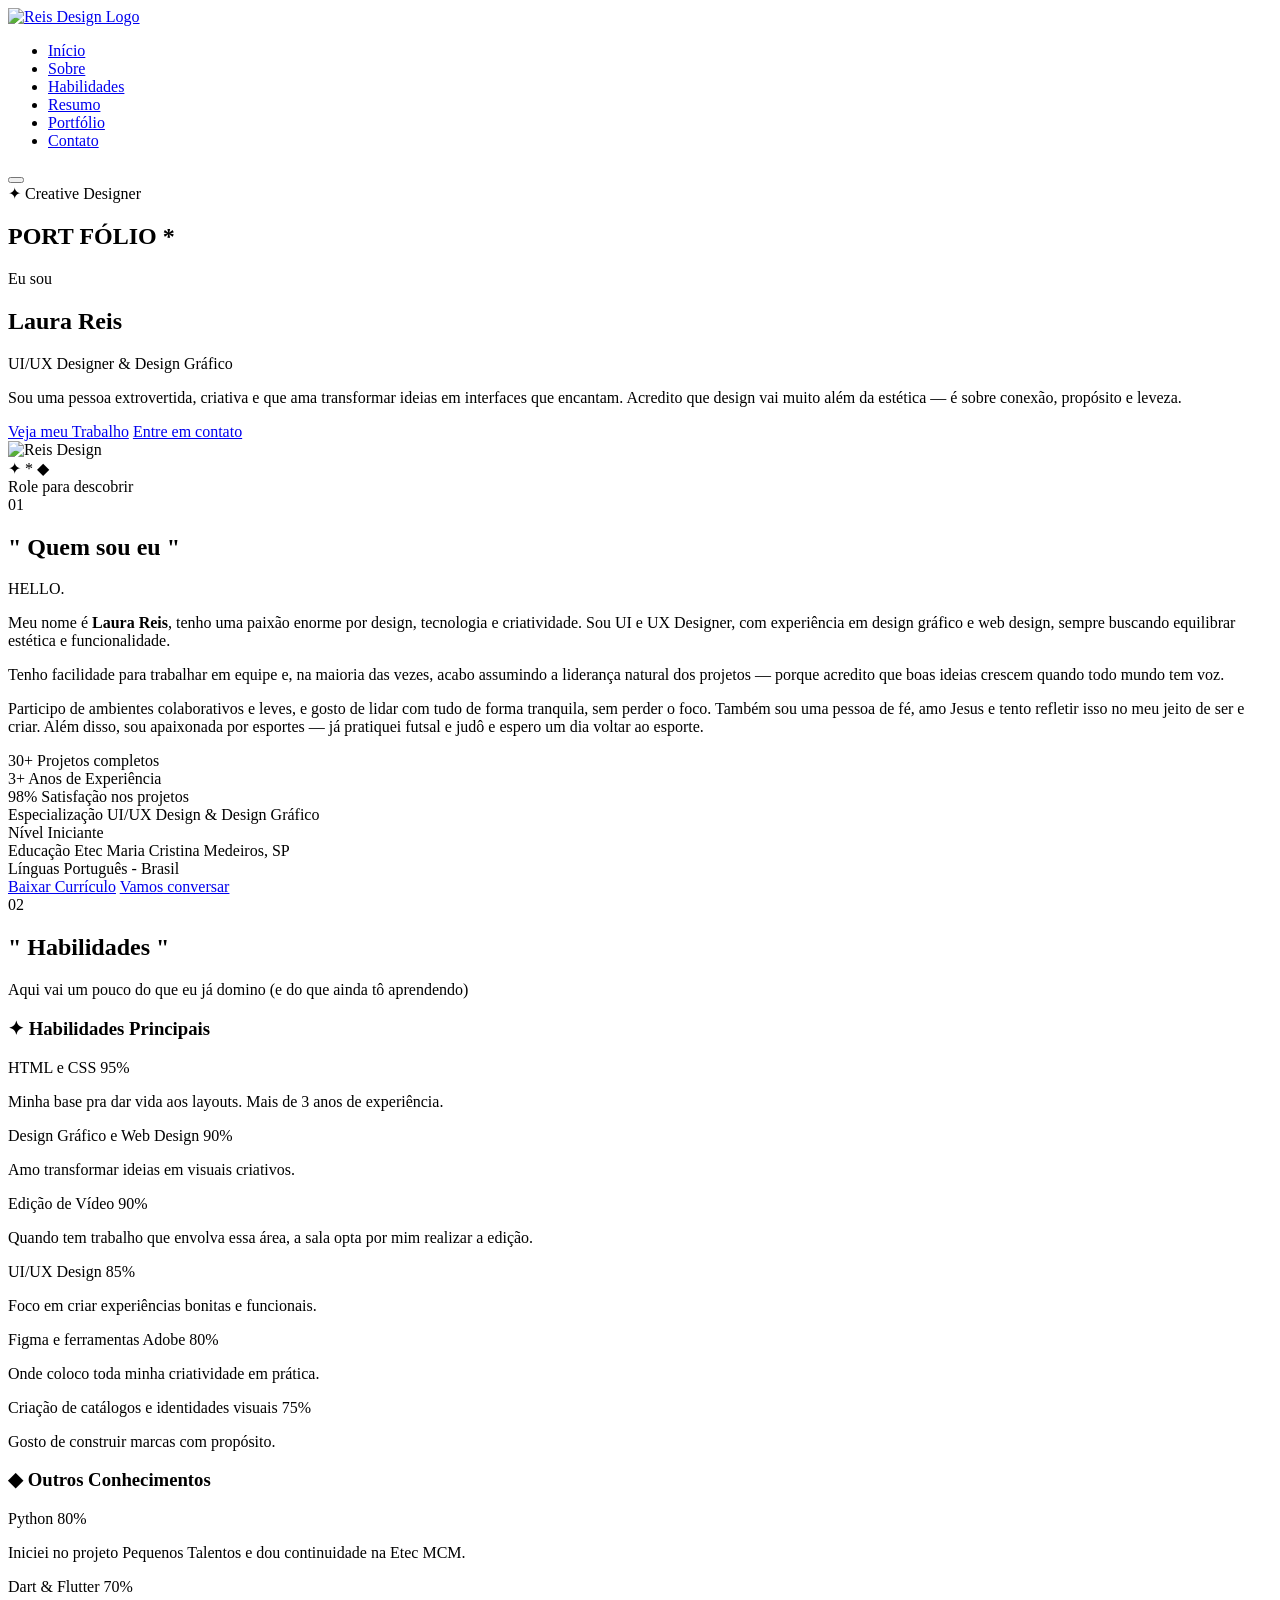
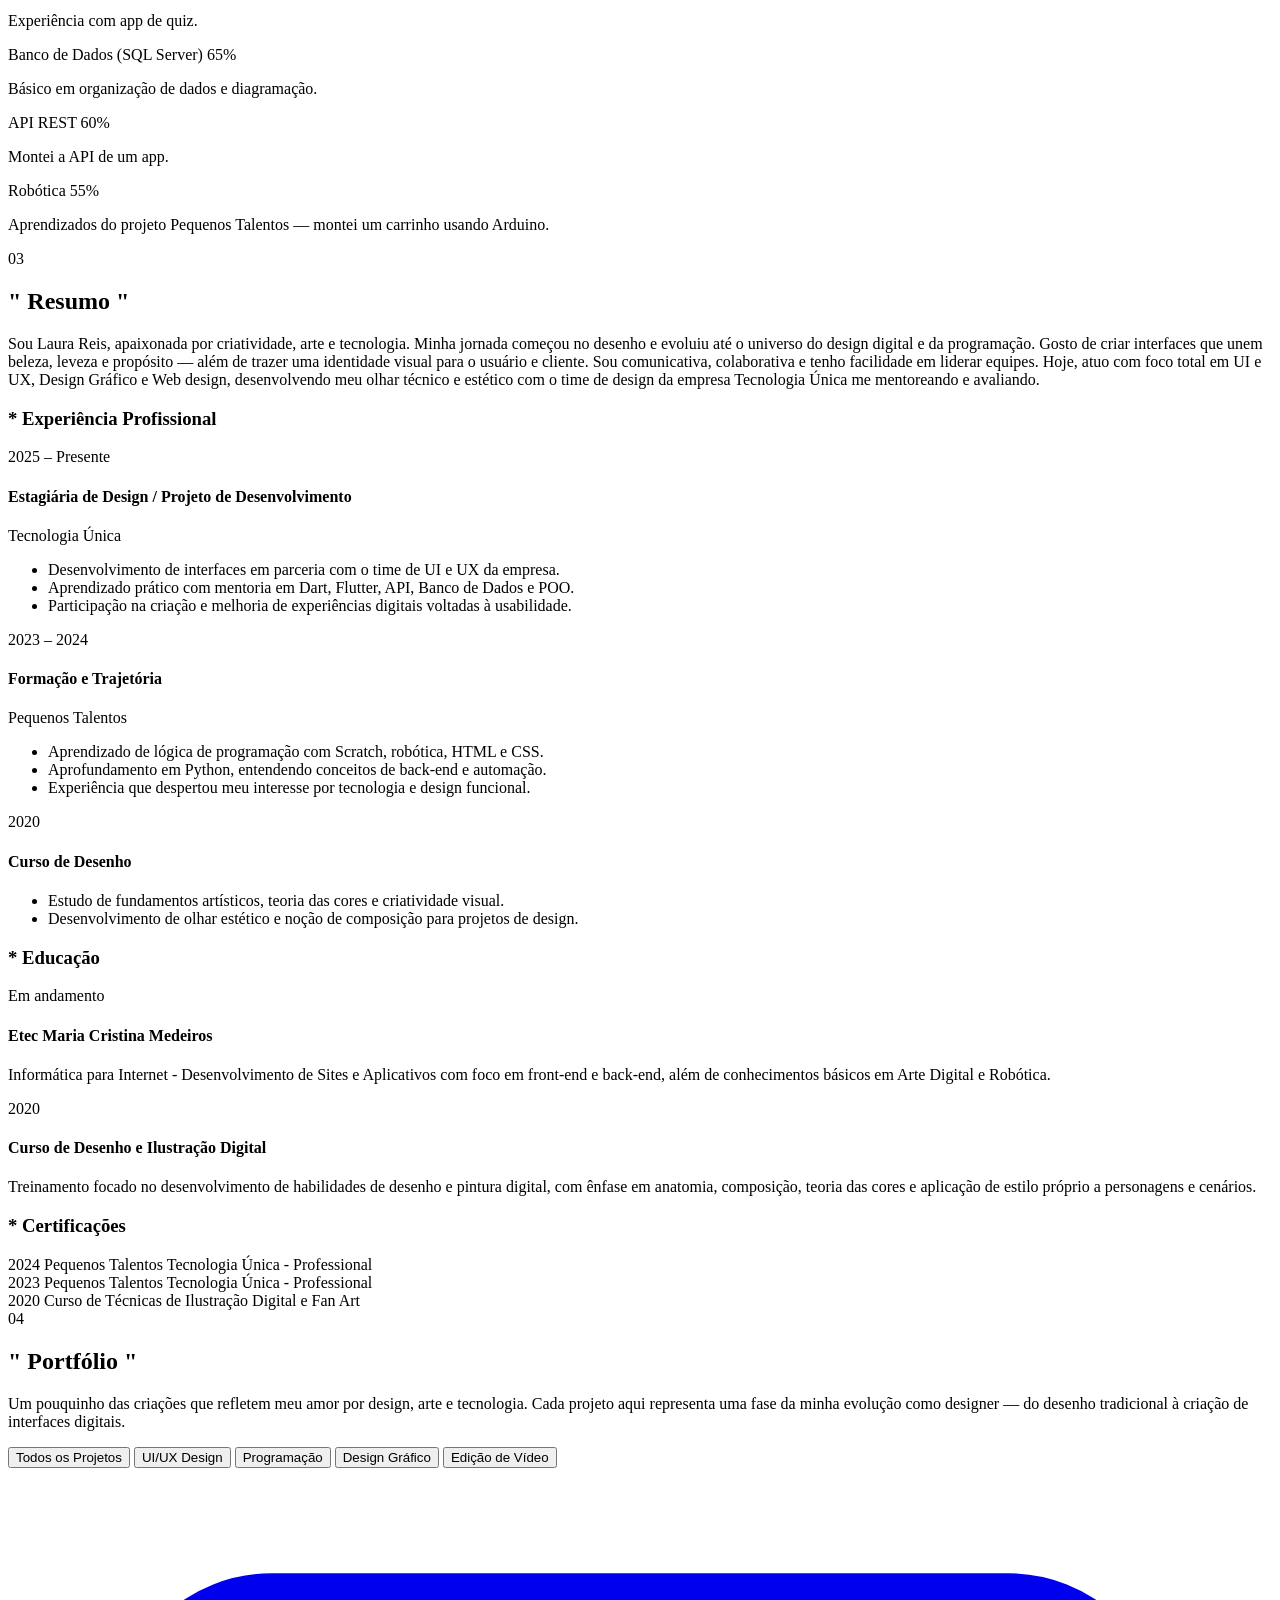
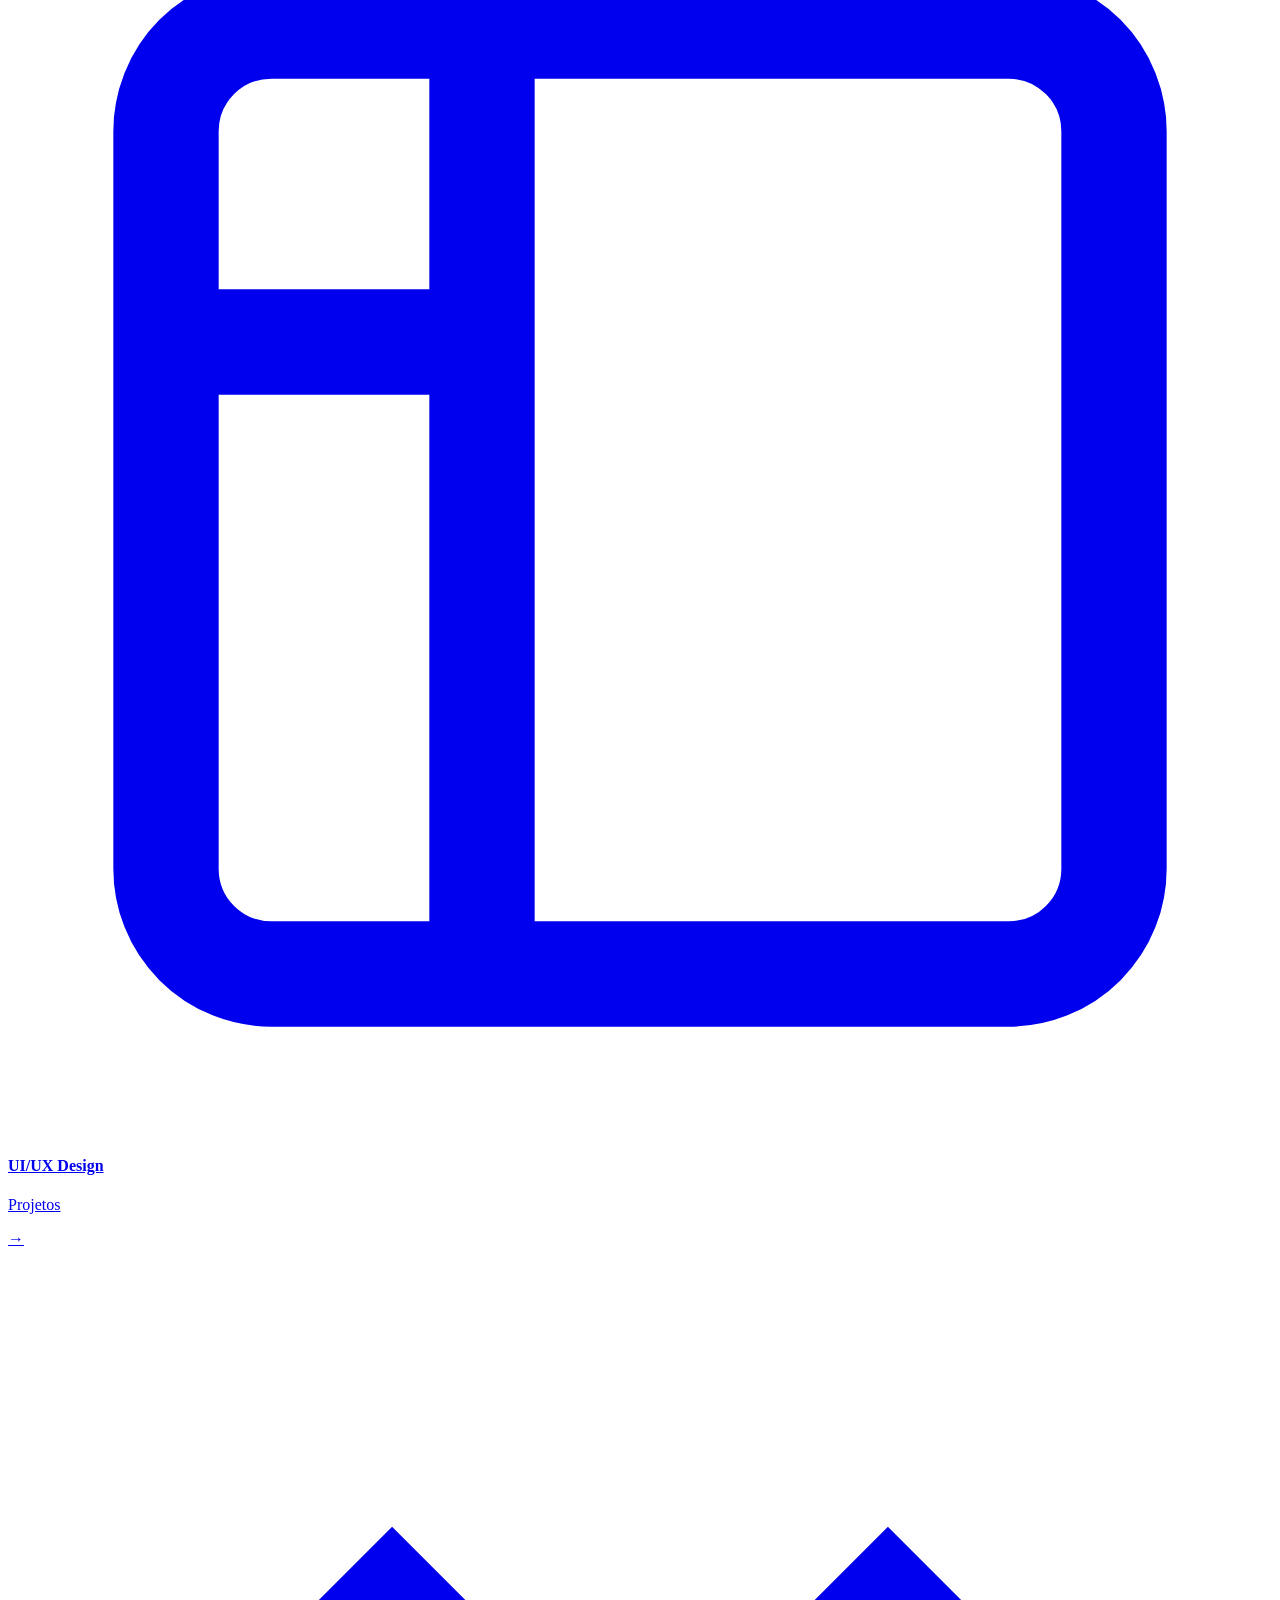
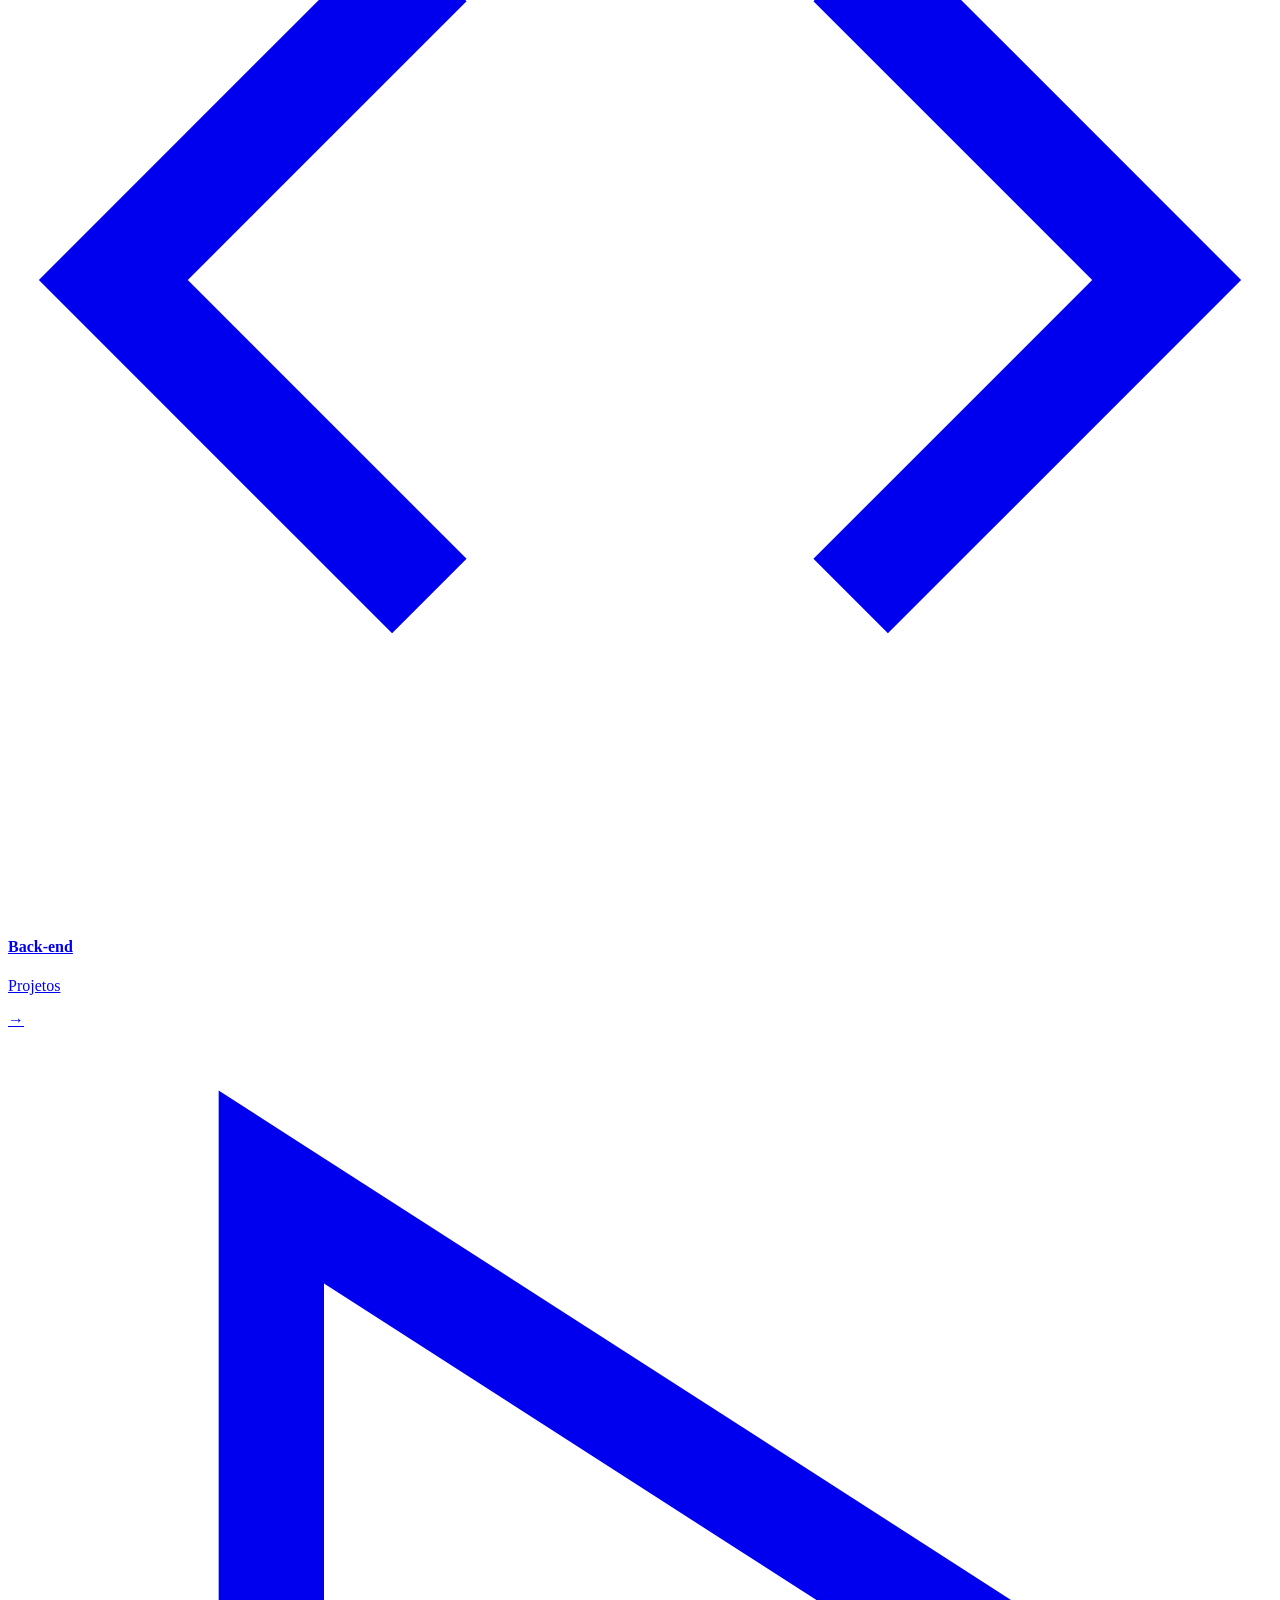
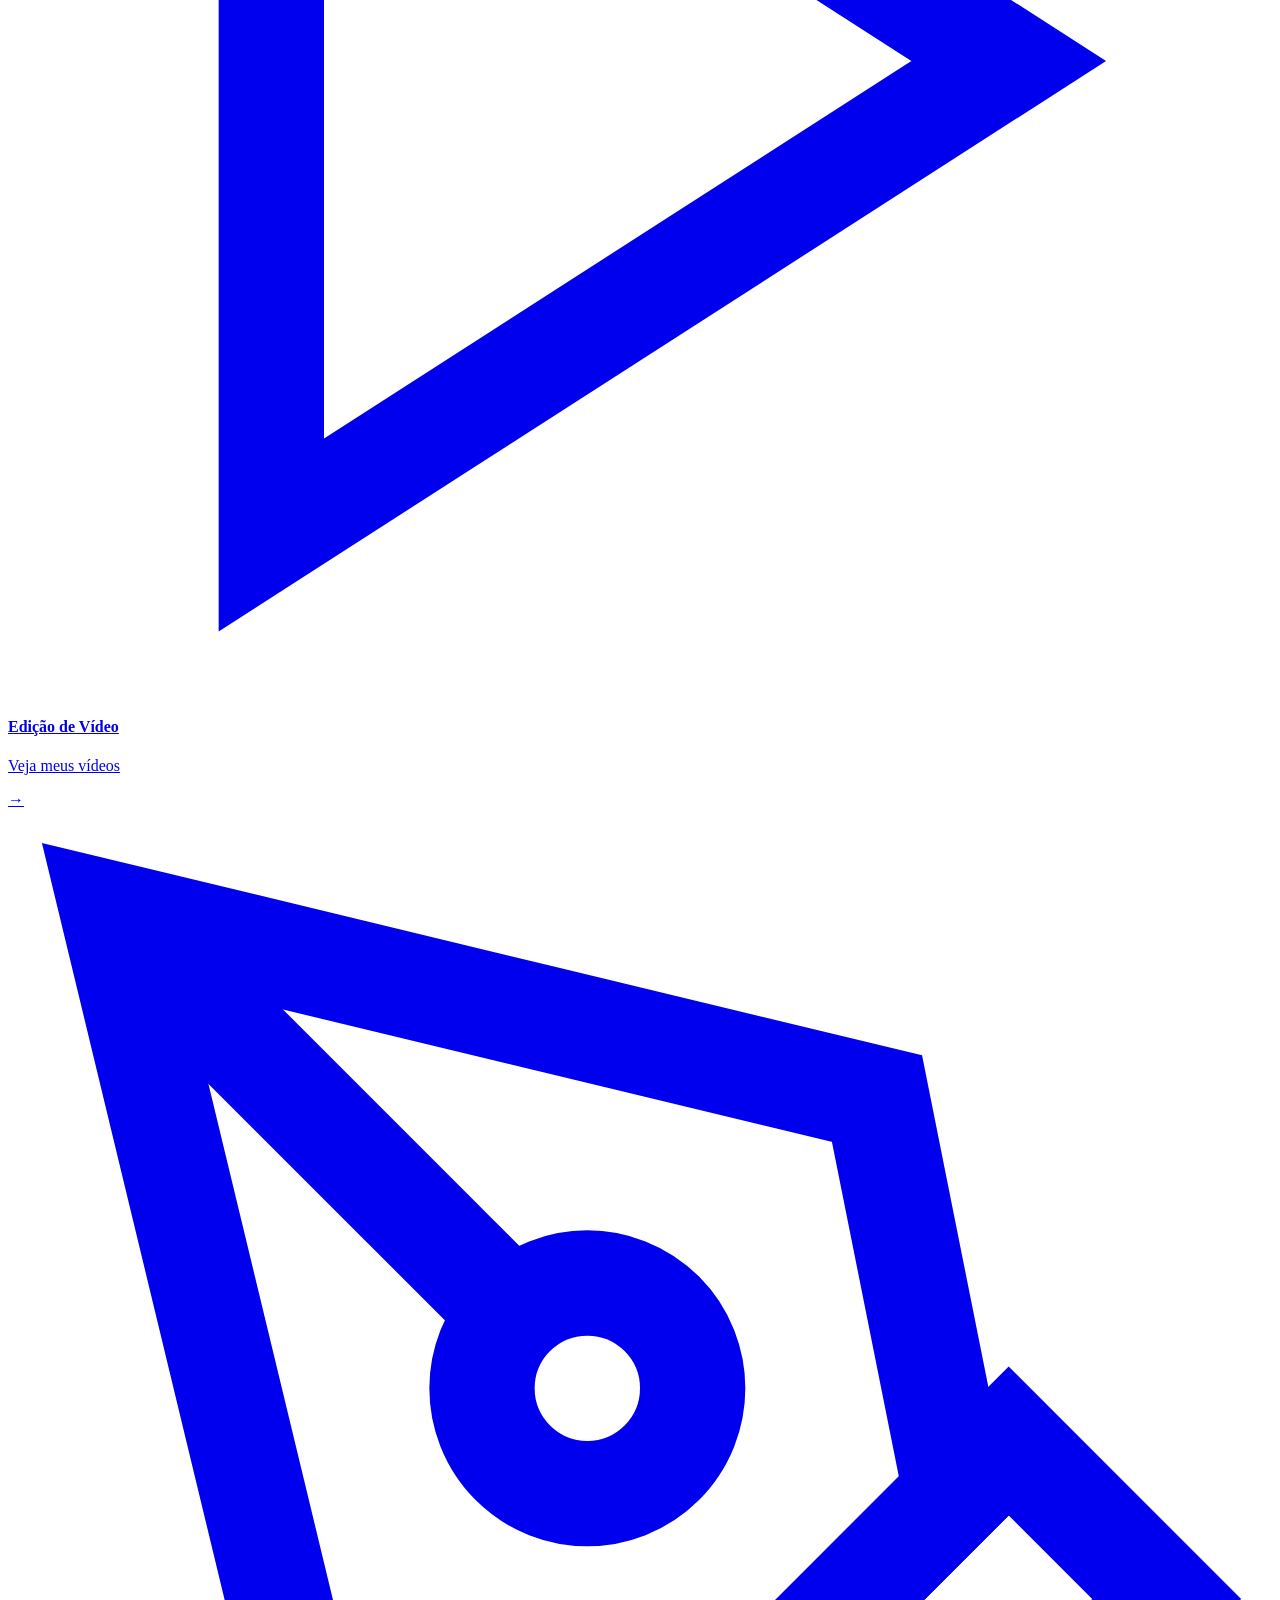
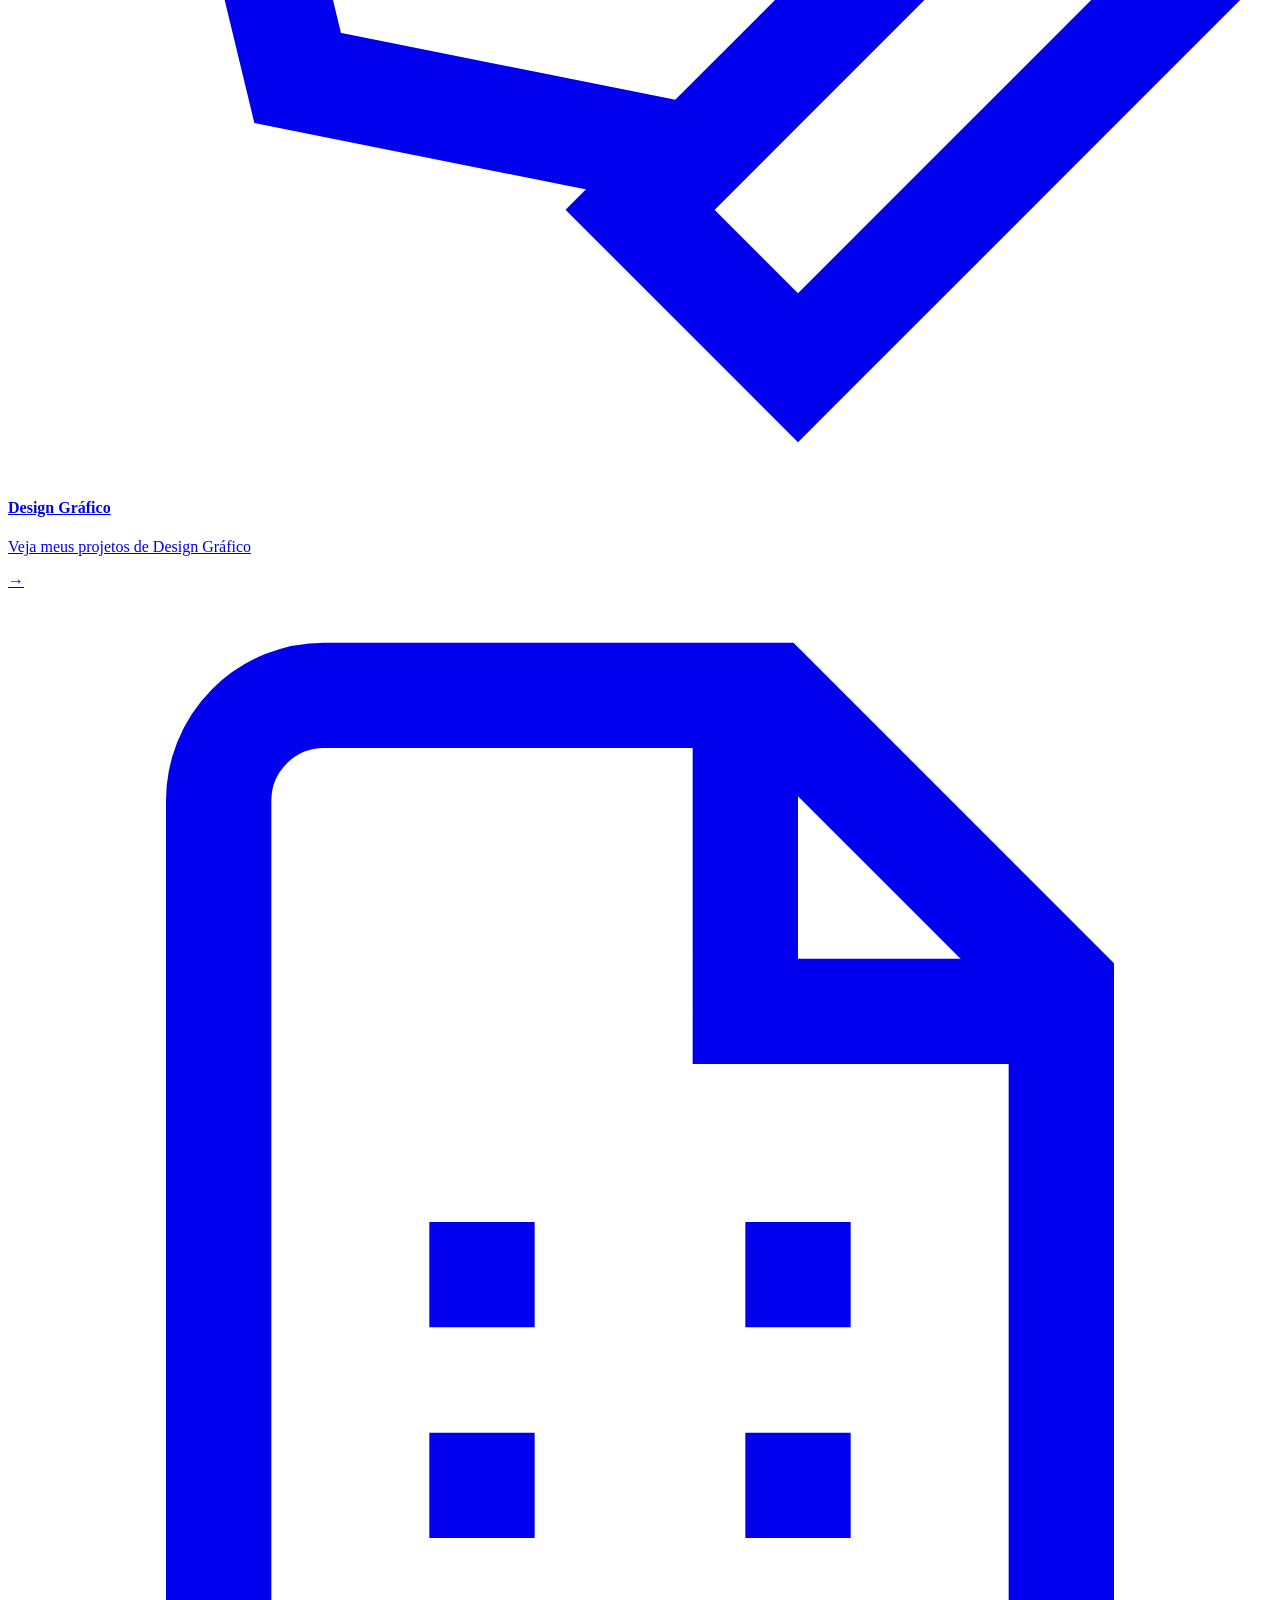
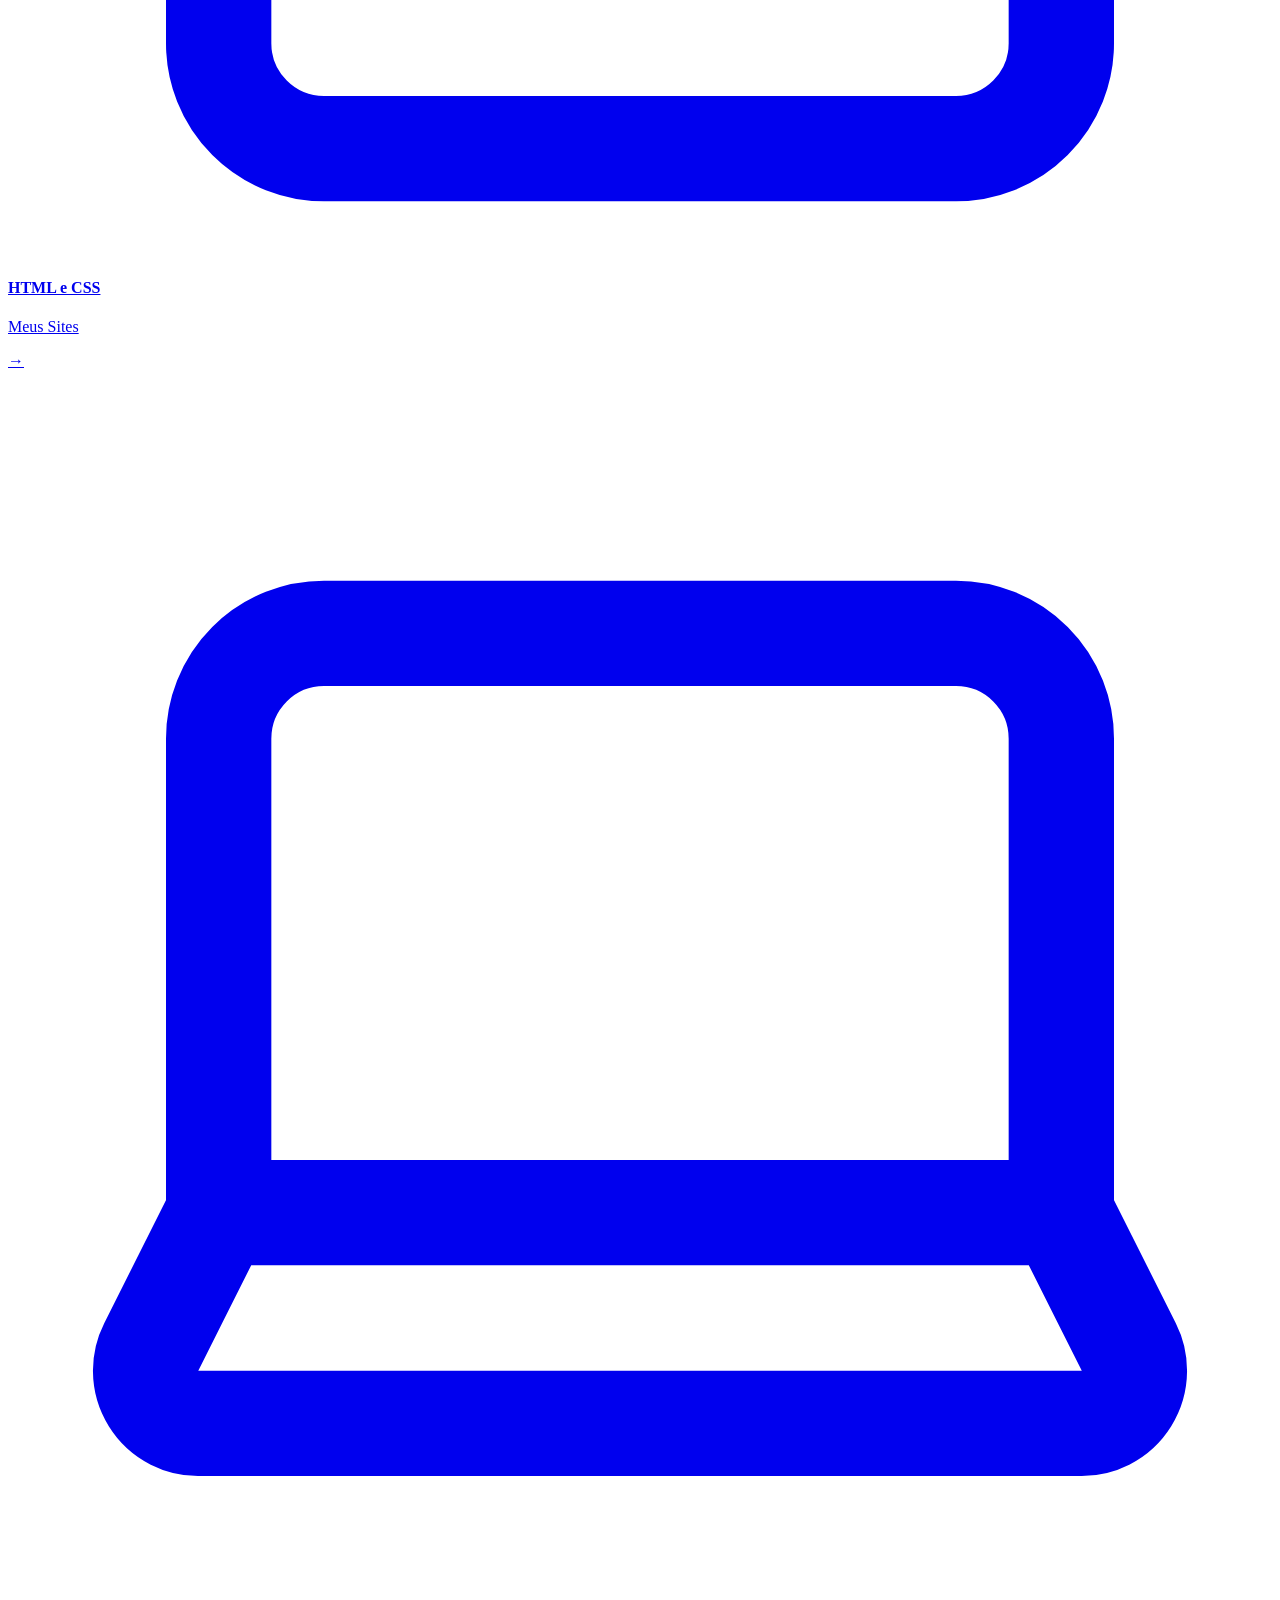
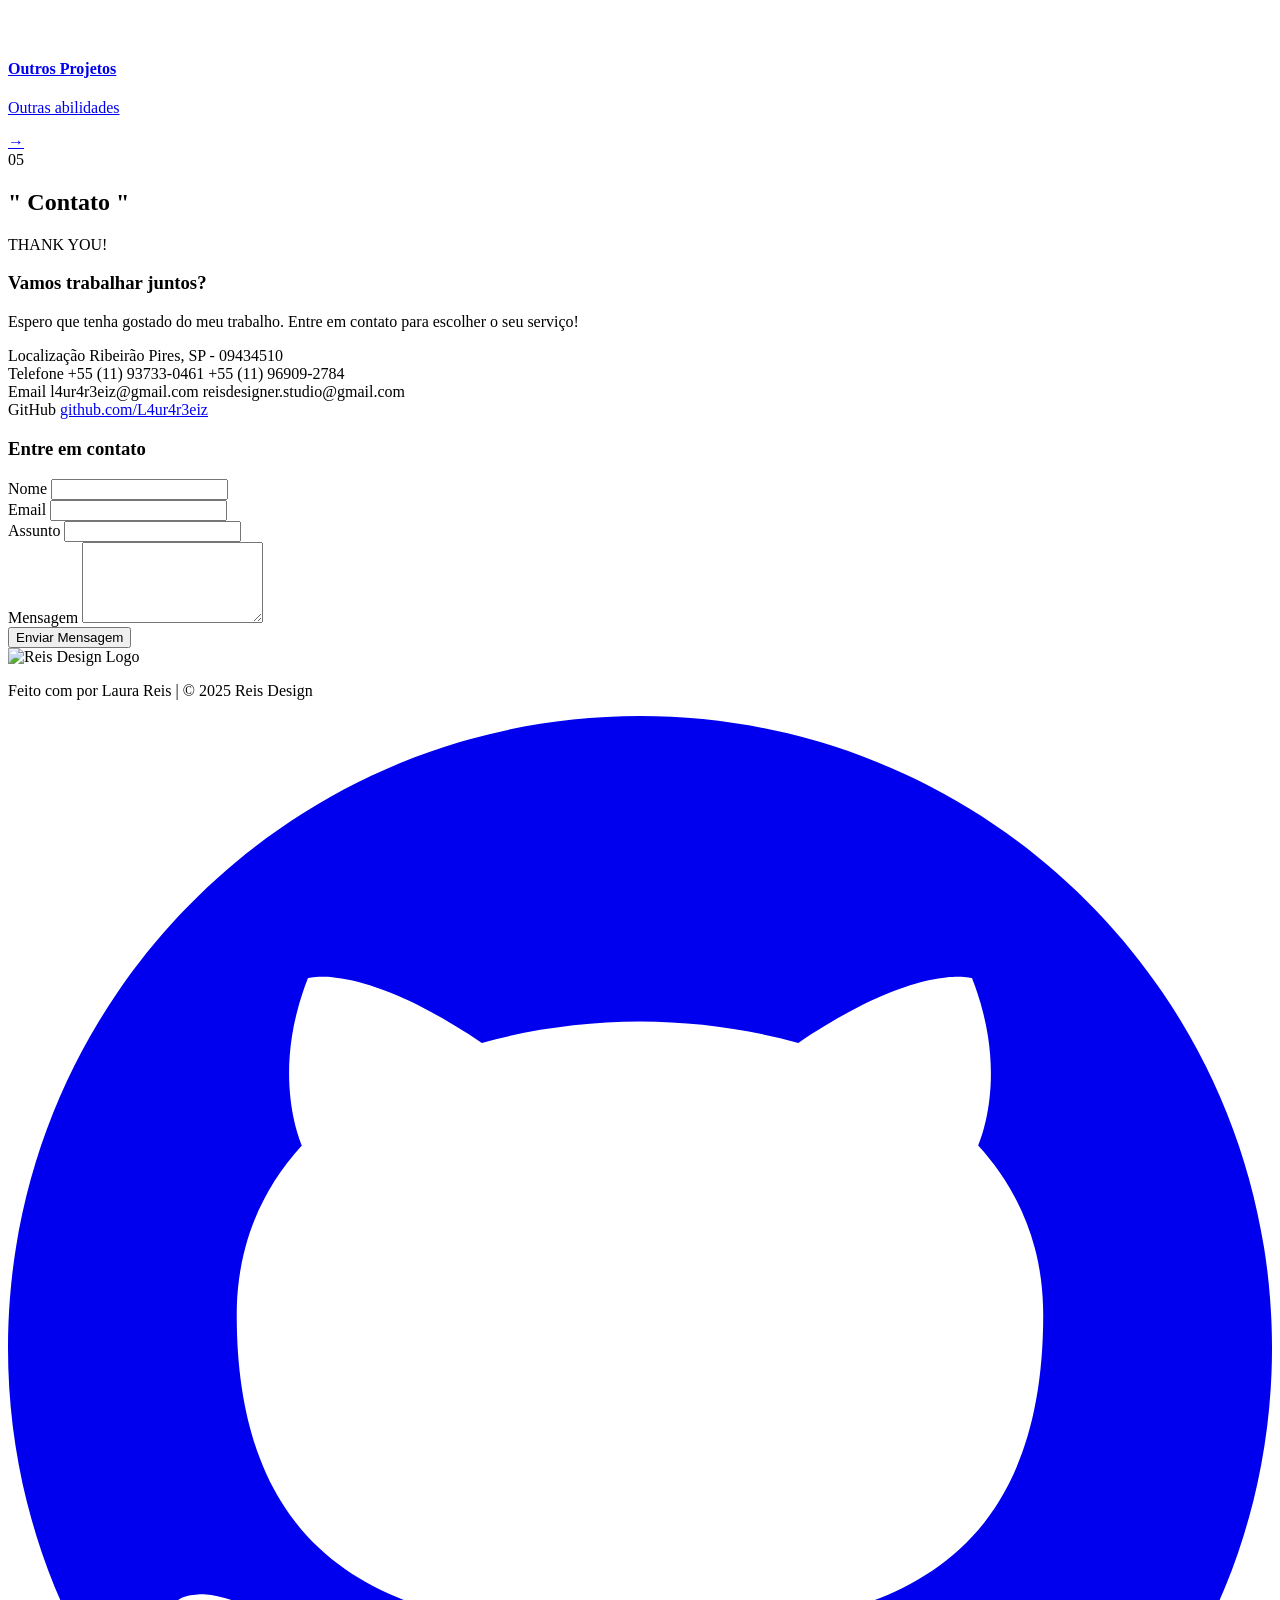
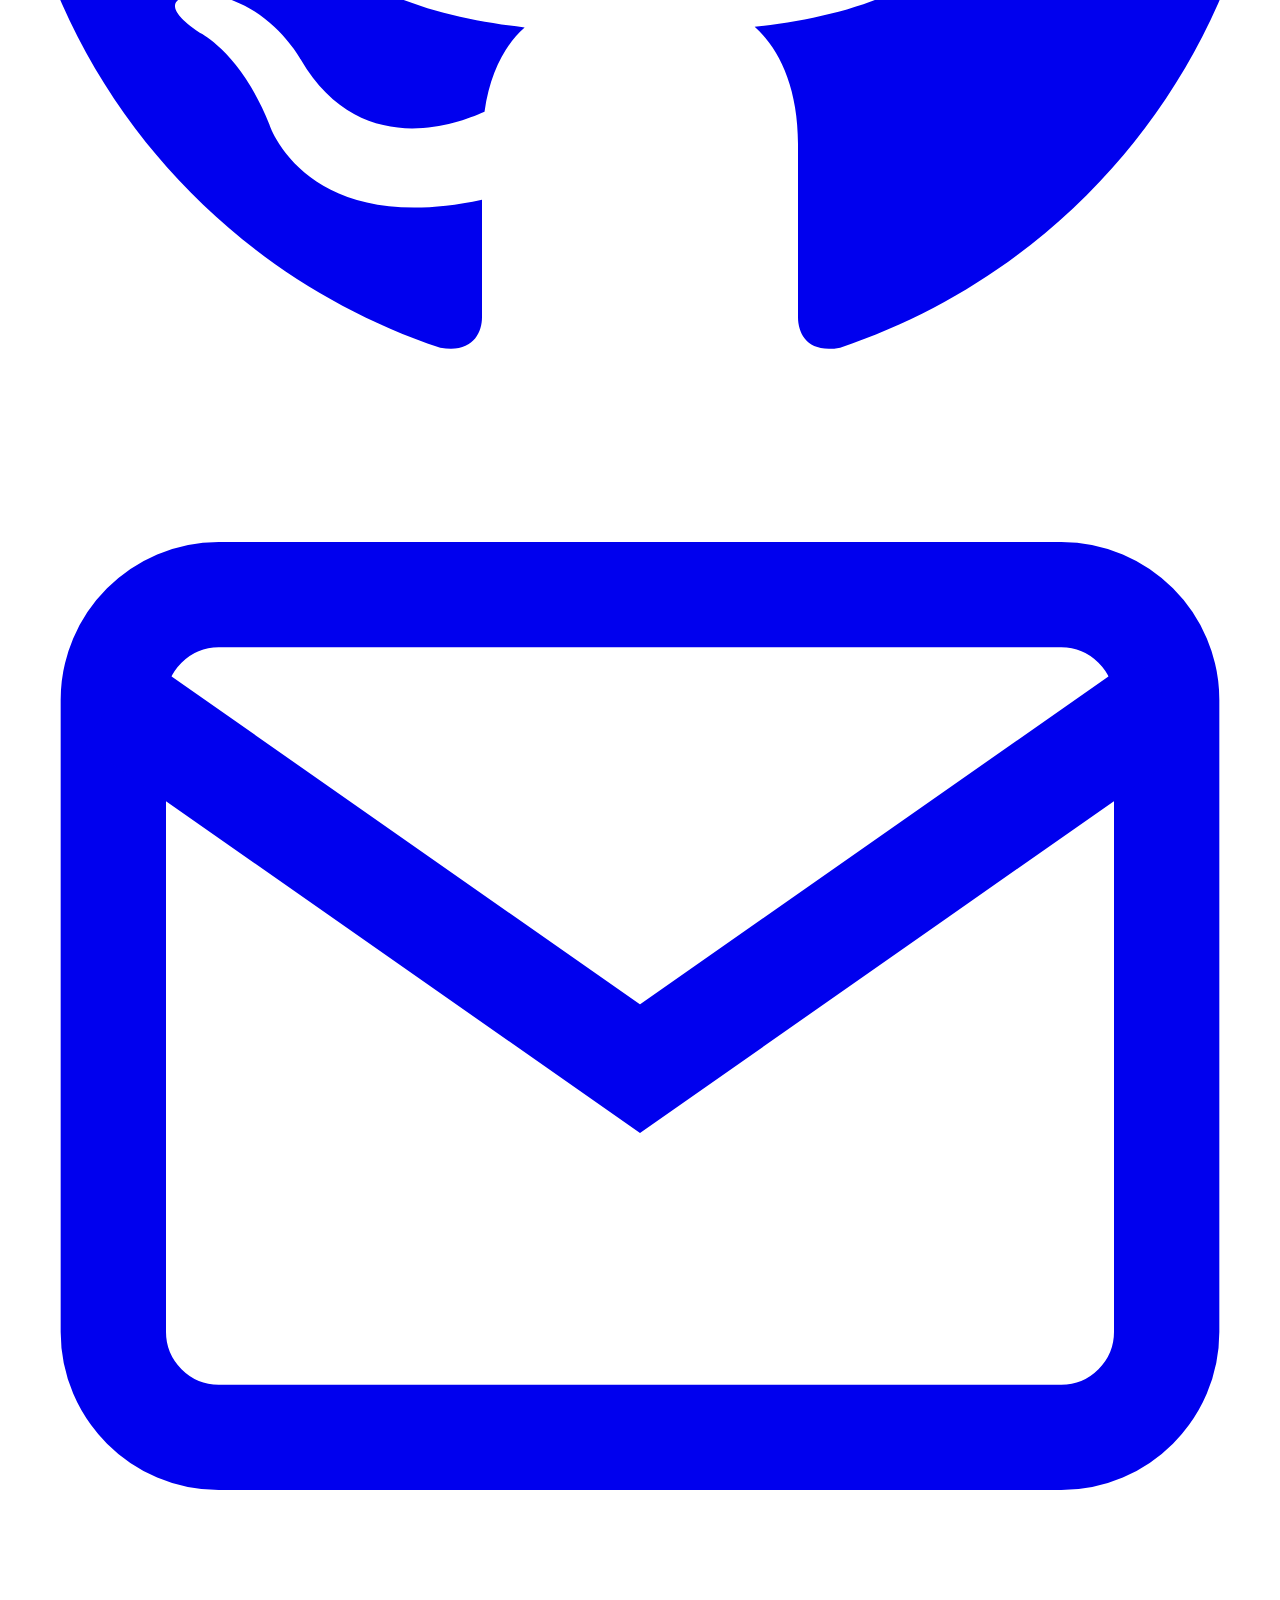
==== public/index.html @ 1912cad6 "adicionandohtml" ====
<!DOCTYPE html>
<html lang="pt-BR">
<head>
    <meta charset="UTF-8">
    <meta name="viewport" content="width=device-width, initial-scale=1.0">
    <title>Laura Reis | UI/UX Designer & Design Gráfico</title>
    <link rel="stylesheet" href="styles.css">
    <link rel="preconnect" href="https://fonts.googleapis.com">
    <link rel="preconnect" href="https://fonts.gstatic.com" crossorigin>
    <link rel="shortcut icon" href="img/Frame 4 (1).png" type="image/x-icon">
    <link href="https://fonts.googleapis.com/css2?family=Space+Grotesk:wght@400;500;600;700&family=Caveat:wght@400;500;600;700&family=Inter:wght@300;400;500;600&display=swap" rel="stylesheet">
</head>
<body>
    <!-- Header / Navigation -->
    <header class="header">
        <nav class="nav">
            <a href="#home" class="logo">
                <img src="img/Frame 4 (1).png" alt="Reis Design Logo" class="logo-img">
            </a>
            <ul class="nav-links">
                <li><a href="#home">Início</a></li>
                <li><a href="#about">Sobre</a></li>
                <li><a href="#skills">Habilidades</a></li>
                <li><a href="#resume">Resumo</a></li>
                <li><a href="#portfolio">Portfólio</a></li>
                <li><a href="#contact">Contato</a></li>
            </ul>
            <button class="mobile-menu-btn" aria-label="Menu">
                <span></span>
                <span></span>
                <span></span>
            </button>
        </nav>
    </header>

    <!-- Hero Section -->
    <section id="home" class="hero">
        <div class="hero-content">
            <div class="hero-text">
                <span class="hero-tag">✦ Creative Designer</span>
                <h1 class="hero-title">
                    <span class="title-line">PORT</span>
                    <span class="title-line accent">FÓLIO</span>
                    <span class="title-artistic">*</span>
                </h1>
                <div class="hero-subtitle">
                    <span class="handwritten">Eu sou</span>
                    <h2>Laura Reis</h2>
                    <p class="highlight-text">UI/UX Designer & Design Gráfico</p>
                </div>
                <p class="hero-description">
                    Sou uma pessoa extrovertida, criativa e que ama transformar ideias em interfaces que encantam. 
                    Acredito que design vai muito além da estética — é sobre conexão, propósito e leveza.
                </p>
                <div class="hero-buttons">
                    <a href="#portfolio" class="btn btn-primary">Veja meu Trabalho</a>
                    <a href="#contact" class="btn btn-secondary">Entre em contato</a>
                </div>
            </div>
            <div class="hero-visual">
                
                    <div class="card-decoration top-left"></div>
                    <div class="card-decoration bottom-right"></div>
                    <div class="card-content">
                        <img src="img/Generated Image March 21, 2026 - 12_50PM.png" alt="Reis Design" class="hero-avatar">
                    </div>
                <div class="floating-elements">
                    <span class="float-element el-1">✦</span>
                    <span class="float-element el-2">*</span>
                    <span class="float-element el-3">◆</span>
                </div>
            </div>
        </div>
        <div class="scroll-indicator">
            <span class="handwritten">Role para descobrir</span>
            <div class="scroll-arrow"></div>
        </div>
    </section>

    <!-- About Section -->
    <section id="about" class="about">
        <div class="section-header">
            <span class="section-number">01</span>
            <h2 class="section-title">
                <span class="handwritten">"</span>
                Quem sou eu
                <span class="handwritten">"</span>
            </h2>
        </div>
        <div class="about-content">
            <div class="about-main">
                <div class="about-intro">
                    <span class="handwritten large">HELLO.</span>
                    <p class="about-text">
                        Meu nome é <strong>Laura Reis</strong>, tenho uma paixão enorme por design, tecnologia e criatividade.
                        Sou UI e UX Designer, com experiência em design gráfico e web design, sempre buscando equilibrar estética e funcionalidade.
                    </p>
                    <p class="about-text">
                        Tenho facilidade para trabalhar em equipe e, na maioria das vezes, acabo assumindo a liderança natural dos projetos — porque acredito que boas ideias crescem quando todo mundo tem voz.
                    </p>
                    <p class="about-text">
                        Participo de ambientes colaborativos e leves, e gosto de lidar com tudo de forma tranquila, sem perder o foco. Também sou uma pessoa de fé, amo Jesus e tento refletir isso no meu jeito de ser e criar. Além disso, sou apaixonada por esportes — já pratiquei futsal e judô e espero um dia voltar ao esporte.
                    </p>
                </div>
                <div class="about-stats">
                    <div class="stat-card">
                        <span class="stat-number">30+</span>
                        <span class="stat-label">Projetos completos</span>
                    </div>
                    <div class="stat-card">
                        <span class="stat-number">3+</span>
                        <span class="stat-label">Anos de Experiência</span>
                    </div>
                    <div class="stat-card">
                        <span class="stat-number">98%</span>
                        <span class="stat-label">Satisfação nos projetos</span>
                    </div>
                </div>
            </div>
            <div class="about-details">
                <div class="detail-card">
                    <span class="detail-label">Especialização</span>
                    <span class="detail-value">UI/UX Design & Design Gráfico</span>
                </div>
                <div class="detail-card">
                    <span class="detail-label">Nível</span>
                    <span class="detail-value">Iniciante</span>
                </div>
                <div class="detail-card">
                    <span class="detail-label">Educação</span>
                    <span class="detail-value">Etec Maria Cristina Medeiros, SP</span>
                </div>
                <div class="detail-card">
                    <span class="detail-label">Línguas</span>
                    <span class="detail-value">Português - Brasil</span>
                </div>
                <div class="about-buttons">
                    <a href="#" class="btn btn-outline">Baixar Currículo</a>
                    <a href="#contact" class="btn btn-primary">Vamos conversar</a>
                </div>
            </div>
        </div>
    </section>

    <!-- Skills Section -->
    <section id="skills" class="skills">
        <div class="section-header">
            <span class="section-number">02</span>
            <h2 class="section-title">
                <span class="handwritten">"</span>
                Habilidades
                <span class="handwritten">"</span>
            </h2>
        </div>
        <p class="section-subtitle">
            Aqui vai um pouco do que eu já domino (e do que ainda tô aprendendo)
        </p>
        
        <div class="skills-grid">
            <div class="skills-column">
                <h3 class="skills-category-title">
                    <span class="category-icon">✦</span>
                    Habilidades Principais
                </h3>
                
                <div class="skill-item">
                    <div class="skill-header">
                        <span class="skill-name">HTML e CSS</span>
                        <span class="skill-percent">95%</span>
                    </div>
                    <div class="skill-bar">
                        <div class="skill-progress" style="width: 95%"></div>
                    </div>
                    <p class="skill-description">Minha base pra dar vida aos layouts. Mais de 3 anos de experiência.</p>
                </div>
                
                <div class="skill-item">
                    <div class="skill-header">
                        <span class="skill-name">Design Gráfico e Web Design</span>
                        <span class="skill-percent">90%</span>
                    </div>
                    <div class="skill-bar">
                        <div class="skill-progress" style="width: 90%"></div>
                    </div>
                    <p class="skill-description">Amo transformar ideias em visuais criativos.</p>
                </div>
                
                <div class="skill-item">
                    <div class="skill-header">
                        <span class="skill-name">Edição de Vídeo</span>
                        <span class="skill-percent">90%</span>
                    </div>
                    <div class="skill-bar">
                        <div class="skill-progress" style="width: 90%"></div>
                    </div>
                    <p class="skill-description">Quando tem trabalho que envolva essa área, a sala opta por mim realizar a edição.</p>
                </div>
                
                <div class="skill-item">
                    <div class="skill-header">
                        <span class="skill-name">UI/UX Design</span>
                        <span class="skill-percent">85%</span>
                    </div>
                    <div class="skill-bar">
                        <div class="skill-progress" style="width: 85%"></div>
                    </div>
                    <p class="skill-description">Foco em criar experiências bonitas e funcionais.</p>
                </div>
                
                <div class="skill-item">
                    <div class="skill-header">
                        <span class="skill-name">Figma e ferramentas Adobe</span>
                        <span class="skill-percent">80%</span>
                    </div>
                    <div class="skill-bar">
                        <div class="skill-progress" style="width: 80%"></div>
                    </div>
                    <p class="skill-description">Onde coloco toda minha criatividade em prática.</p>
                </div>
                
                <div class="skill-item">
                    <div class="skill-header">
                        <span class="skill-name">Criação de catálogos e identidades visuais</span>
                        <span class="skill-percent">75%</span>
                    </div>
                    <div class="skill-bar">
                        <div class="skill-progress" style="width: 75%"></div>
                    </div>
                    <p class="skill-description">Gosto de construir marcas com propósito.</p>
                </div>
            </div>
            
            <div class="skills-column">
                <h3 class="skills-category-title">
                    <span class="category-icon">◆</span>
                    Outros Conhecimentos
                </h3>
                
                <div class="skill-item">
                    <div class="skill-header">
                        <span class="skill-name">Python</span>
                        <span class="skill-percent">80%</span>
                    </div>
                    <div class="skill-bar">
                        <div class="skill-progress secondary" style="width: 80%"></div>
                    </div>
                    <p class="skill-description">Iniciei no projeto Pequenos Talentos e dou continuidade na Etec MCM.</p>
                </div>
                
                <div class="skill-item">
                    <div class="skill-header">
                        <span class="skill-name">Dart & Flutter</span>
                        <span class="skill-percent">70%</span>
                    </div>
                    <div class="skill-bar">
                        <div class="skill-progress secondary" style="width: 70%"></div>
                    </div>
                    <p class="skill-description">Experiência com app de quiz.</p>
                </div>
                
                <div class="skill-item">
                    <div class="skill-header">
                        <span class="skill-name">Banco de Dados (SQL Server)</span>
                        <span class="skill-percent">65%</span>
                    </div>
                    <div class="skill-bar">
                        <div class="skill-progress secondary" style="width: 65%"></div>
                    </div>
                    <p class="skill-description">Básico em organização de dados e diagramação.</p>
                </div>
                
                <div class="skill-item">
                    <div class="skill-header">
                        <span class="skill-name">API REST</span>
                        <span class="skill-percent">60%</span>
                    </div>
                    <div class="skill-bar">
                        <div class="skill-progress secondary" style="width: 60%"></div>
                    </div>
                    <p class="skill-description">Montei a API de um app.</p>
                </div>
                
                <div class="skill-item">
                    <div class="skill-header">
                        <span class="skill-name">Robótica</span>
                        <span class="skill-percent">55%</span>
                    </div>
                    <div class="skill-bar">
                        <div class="skill-progress secondary" style="width: 55%"></div>
                    </div>
                    <p class="skill-description">Aprendizados do projeto Pequenos Talentos — montei um carrinho usando Arduino.</p>
                </div>
            </div>
        </div>
    </section>

    <!-- Resume Section -->
    <section id="resume" class="resume">
        <div class="section-header">
            <span class="section-number">03</span>
            <h2 class="section-title">
                <span class="handwritten">"</span>
                Resumo
                <span class="handwritten">"</span>
            </h2>
        </div>
        
        <div class="resume-intro">
            <p>
                Sou Laura Reis, apaixonada por criatividade, arte e tecnologia. Minha jornada começou no desenho e evoluiu até o universo do design digital e da programação. 
                Gosto de criar interfaces que unem beleza, leveza e propósito — além de trazer uma identidade visual para o usuário e cliente. 
                Sou comunicativa, colaborativa e tenho facilidade em liderar equipes. Hoje, atuo com foco total em UI e UX, Design Gráfico e Web design, 
                desenvolvendo meu olhar técnico e estético com o time de design da empresa Tecnologia Única me mentoreando e avaliando.
            </p>
        </div>
        
        <div class="resume-grid">
            <div class="resume-column">
                <h3 class="resume-category">
                    <span class="category-decoration">*</span>
                    Experiência Profissional
                </h3>
                
                <div class="timeline">
                    <div class="timeline-item">
                        <div class="timeline-marker"></div>
                        <div class="timeline-content">
                            <span class="timeline-date">2025 – Presente</span>
                            <h4>Estagiária de Design / Projeto de Desenvolvimento</h4>
                            <span class="timeline-company">Tecnologia Única</span>
                            <ul>
                                <li>Desenvolvimento de interfaces em parceria com o time de UI e UX da empresa.</li>
                                <li>Aprendizado prático com mentoria em Dart, Flutter, API, Banco de Dados e POO.</li>
                                <li>Participação na criação e melhoria de experiências digitais voltadas à usabilidade.</li>
                            </ul>
                        </div>
                    </div>
                    
                    <div class="timeline-item">
                        <div class="timeline-marker"></div>
                        <div class="timeline-content">
                            <span class="timeline-date">2023 – 2024</span>
                            <h4>Formação e Trajetória</h4>
                            <span class="timeline-company">Pequenos Talentos</span>
                            <ul>
                                <li>Aprendizado de lógica de programação com Scratch, robótica, HTML e CSS.</li>
                                <li>Aprofundamento em Python, entendendo conceitos de back-end e automação.</li>
                                <li>Experiência que despertou meu interesse por tecnologia e design funcional.</li>
                            </ul>
                        </div>
                    </div>
                    
                    <div class="timeline-item">
                        <div class="timeline-marker"></div>
                        <div class="timeline-content">
                            <span class="timeline-date">2020</span>
                            <h4>Curso de Desenho</h4>
                            <ul>
                                <li>Estudo de fundamentos artísticos, teoria das cores e criatividade visual.</li>
                                <li>Desenvolvimento de olhar estético e noção de composição para projetos de design.</li>
                            </ul>
                        </div>
                    </div>
                </div>
            </div>
            
            <div class="resume-column">
                <h3 class="resume-category">
                    <span class="category-decoration">*</span>
                    Educação
                </h3>
                
                <div class="timeline">
                    <div class="timeline-item">
                        <div class="timeline-marker"></div>
                        <div class="timeline-content">
                            <span class="timeline-date">Em andamento</span>
                            <h4>Etec Maria Cristina Medeiros</h4>
                            <p>Informática para Internet - Desenvolvimento de Sites e Aplicativos com foco em front-end e back-end, além de conhecimentos básicos em Arte Digital e Robótica.</p>
                        </div>
                    </div>
                    
                    <div class="timeline-item">
                        <div class="timeline-marker"></div>
                        <div class="timeline-content">
                            <span class="timeline-date">2020</span>
                            <h4>Curso de Desenho e Ilustração Digital</h4>
                            <p>Treinamento focado no desenvolvimento de habilidades de desenho e pintura digital, com ênfase em anatomia, composição, teoria das cores e aplicação de estilo próprio a personagens e cenários.</p>
                        </div>
                    </div>
                </div>
                
                <h3 class="resume-category">
                    <span class="category-decoration">*</span>
                    Certificações
                </h3>
                
                <div class="certifications">
                    <div class="cert-item">
                        <span class="cert-year">2024</span>
                        <span class="cert-name">Pequenos Talentos Tecnologia Única - Professional</span>
                    </div>
                    <div class="cert-item">
                        <span class="cert-year">2023</span>
                        <span class="cert-name">Pequenos Talentos Tecnologia Única - Professional</span>
                    </div>
                    <div class="cert-item">
                        <span class="cert-year">2020</span>
                        <span class="cert-name">Curso de Técnicas de Ilustração Digital e Fan Art</span>
                    </div>
                </div>
            </div>
        </div>
    </section>

    <!-- Portfolio Section -->
    <section id="portfolio" class="portfolio">
        <div class="section-header">
            <span class="section-number">04</span>
            <h2 class="section-title">
                <span class="handwritten">"</span>
                Portfólio
                <span class="handwritten">"</span>
            </h2>
        </div>
        
        <p class="section-subtitle">
            Um pouquinho das criações que refletem meu amor por design, arte e tecnologia. 
            Cada projeto aqui representa uma fase da minha evolução como designer — do desenho tradicional à criação de interfaces digitais.
        </p>
        
        <div class="portfolio-filter">
            <button class="filter-btn active" data-filter="all">Todos os Projetos</button>
            <button class="filter-btn" data-filter="uiux">UI/UX Design</button>
            <button class="filter-btn" data-filter="programming">Programação</button>
            <button class="filter-btn" data-filter="graphic">Design Gráfico</button>
            <button class="filter-btn" data-filter="video">Edição de Vídeo</button>
        </div>
        
        <div class="portfolio-grid">
            
            <div class="portfolio-item" data-category="uiux">
                <div class="portfolio-card">
                     <a href="portifolio-ui-ux.html">
                    <div class="portfolio-icon">
                        <svg viewBox="0 0 24 24" fill="none" stroke="currentColor" stroke-width="2">
                            <rect x="3" y="3" width="18" height="18" rx="2"/>
                            <path d="M9 3v18"/>
                            <path d="M3 9h6"/>
                        </svg>
                    </div>
                    <h4>UI/UX Design</h4>
                    <p>Projetos</p>
                    <span class="portfolio-arrow">→</span>
                    </a>
                    
                </div>
            </div>
            
            <div class="portfolio-item" data-category="programming">
                <div class="portfolio-card">
                    <a href="portifolio-programacao.html">
                    <div class="portfolio-icon">
                        <svg viewBox="0 0 24 24" fill="none" stroke="currentColor" stroke-width="2">
                            <path d="M8 6l-6 6 6 6"/>
                            <path d="M16 6l6 6-6 6"/>
                        </svg>
                    </div>
                    <h4>Back-end</h4>
                    <p>Projetos</p>
                    <span class="portfolio-arrow">→</span>
                    </a>
                </div>
            </div>
            
            <div class="portfolio-item" data-category="video">
                <div class="portfolio-card">
                    <a href="portifolio-video.html">
                    <div class="portfolio-icon">
                        <svg viewBox="0 0 24 24" fill="none" stroke="currentColor" stroke-width="2">
                            <polygon points="5 3 19 12 5 21 5 3"/>
                        </svg>
                    </div>
                    <h4>Edição de Vídeo</h4>
                    <p>Veja meus vídeos</p>
                    <span class="portfolio-arrow">→</span>
                    </a>
                </div>
            </div>
            
            <div class="portfolio-item" data-category="graphic">
                <div class="portfolio-card">
                    <a href="portifolio-design-grafico.html">
                    <div class="portfolio-icon">
                        <svg viewBox="0 0 24 24" fill="none" stroke="currentColor" stroke-width="2">
                            <path d="M12 19l7-7 3 3-7 7-3-3z"/>
                            <path d="M18 13l-1.5-7.5L2 2l3.5 14.5L13 18l5-5z"/>
                            <path d="M2 2l7.586 7.586"/>
                            <circle cx="11" cy="11" r="2"/>
                        </svg>
                    </div>
                    <h4>Design Gráfico</h4>
                    <p>Veja meus projetos de Design Gráfico</p>
                    <span class="portfolio-arrow">→</span>
                    </a>
                </div>
            </div>
            
            <div class="portfolio-item" data-category="programming">
                <div class="portfolio-card">
                    <a href="portifolio-web.html">
                    <div class="portfolio-icon">
                        <svg viewBox="0 0 24 24" fill="none" stroke="currentColor" stroke-width="2">
                            <path d="M14.5 2H6a2 2 0 0 0-2 2v16a2 2 0 0 0 2 2h12a2 2 0 0 0 2-2V7.5L14.5 2z"/>
                            <polyline points="14 2 14 8 20 8"/>
                            <path d="M8 13h2"/>
                            <path d="M8 17h2"/>
                            <path d="M14 13h2"/>
                            <path d="M14 17h2"/>
                        </svg>
                    </div>
                    <h4>HTML e CSS</h4>
                    <p>Meus Sites</p>
                    <span class="portfolio-arrow">→</span>
                    </a>
                </div>
            </div>
            
            <div class="portfolio-item" data-category="programming">
                <div class="portfolio-card">
                    <a href="portifolio-outros.html">
                    <div class="portfolio-icon">
                        <svg viewBox="0 0 24 24" fill="none" stroke="currentColor" stroke-width="2">
                            <path d="M20 16V7a2 2 0 0 0-2-2H6a2 2 0 0 0-2 2v9m16 0H4m16 0 1.28 2.55a1 1 0 0 1-.9 1.45H3.62a1 1 0 0 1-.9-1.45L4 16"/>
                        </svg>
                    </div>
                    <h4>Outros Projetos</h4>
                    <p>Outras abilidades</p>
                    <span class="portfolio-arrow">→</span>
                    </a>
                </div>
            </div>
        </div>
    </section>

    <!-- Contact Section -->
    <section id="contact" class="contact">
        <div class="section-header light">
            <span class="section-number">05</span>
            <h2 class="section-title">
                <span class="handwritten">"</span>
                Contato
                <span class="handwritten">"</span>
            </h2>
        </div>
        
        <div class="contact-content">
            <div class="contact-info">
                <div class="contact-header">
                    <span class="handwritten large">THANK YOU!</span>
                    <h3>Vamos trabalhar juntos?</h3>
                    <p>Espero que tenha gostado do meu trabalho. Entre em contato para escolher o seu serviço!</p>
                </div>
                
                <div class="contact-details">
                    <div class="contact-item">
                        <span class="contact-label">Localização</span>
                        <span class="contact-value">Ribeirão Pires, SP - 09434510</span>
                    </div>
                    <div class="contact-item">
                        <span class="contact-label">Telefone</span>
                        <span class="contact-value">+55 (11) 93733-0461</span>
                        <span class="contact-value">+55 (11) 96909-2784</span>
                    </div>
                    <div class="contact-item">
                        <span class="contact-label">Email</span>
                        <span class="contact-value">l4ur4r3eiz@gmail.com</span>
                        <span class="contact-value">reisdesigner.studio@gmail.com</span>
                    </div>
                    <div class="contact-item">
                        <span class="contact-label">GitHub</span>
                        <a href="https://github.com/L4ur4r3eiz" class="contact-value contact-link">github.com/L4ur4r3eiz</a>
                    </div>
                </div>
            </div>
            
            <div class="contact-form-wrapper">
                <h3>Entre em contato</h3>
                <form class="contact-form" action="https://formsubmit.co/pequenalaur4@gmail.com" method="POST">
                    <div class="form-group">
                        <label for="name">Nome</label>
                        <input type="text" id="name" name="name" required>
                    </div>
                    <div class="form-group">
                        <label for="email">Email</label>
                        <input type="email" id="email" name="email" required>
                    </div>
                    <div class="form-group">
                        <label for="subject">Assunto</label>
                        <input type="text" id="subject" name="subject" required>
                    </div>
                    <div class="form-group">
                        <label for="message">Mensagem</label>
                        <textarea id="message" name="message" rows="5" required></textarea>
                    </div>
                    <button type="submit" class="btn btn-primary">Enviar Mensagem</button>
                    <input type="hidden" name="_captcha" value="false">
                    <input type="hidden" name="_next" value="https://l4ur4r3eiz.github.io/Site-IWI-Rei.leao/enviadosucesso.html">

                </form>
            </div>
        </div>
    </section>

    <!-- Footer -->
    <footer class="footer">
        <div class="footer-content">
            <div class="footer-logo">
                <img src="img/Frame 5.png" alt="Reis Design Logo">
            </div>
            <p class="footer-text">
                Feito com por Laura Reis | © 2025 Reis Design
            </p>
            <div class="footer-social">
                <a href="https://github.com/L4ur4r3eiz" aria-label="GitHub">
                    <svg viewBox="0 0 24 24" fill="currentColor">
                        <path d="M12 0c-6.626 0-12 5.373-12 12 0 5.302 3.438 9.8 8.207 11.387.599.111.793-.261.793-.577v-2.234c-3.338.726-4.033-1.416-4.033-1.416-.546-1.387-1.333-1.756-1.333-1.756-1.089-.745.083-.729.083-.729 1.205.084 1.839 1.237 1.839 1.237 1.07 1.834 2.807 1.304 3.492.997.107-.775.418-1.305.762-1.604-2.665-.305-5.467-1.334-5.467-5.931 0-1.311.469-2.381 1.236-3.221-.124-.303-.535-1.524.117-3.176 0 0 1.008-.322 3.301 1.23.957-.266 1.983-.399 3.003-.404 1.02.005 2.047.138 3.006.404 2.291-1.552 3.297-1.23 3.297-1.23.653 1.653.242 2.874.118 3.176.77.84 1.235 1.911 1.235 3.221 0 4.609-2.807 5.624-5.479 5.921.43.372.823 1.102.823 2.222v3.293c0 .319.192.694.801.576 4.765-1.589 8.199-6.086 8.199-11.386 0-6.627-5.373-12-12-12z"/>
                    </svg>
                </a>
                <a href="mailto:l4ur4r3eiz@gmail.com" aria-label="Email">
                    <svg viewBox="0 0 24 24" fill="none" stroke="currentColor" stroke-width="2">
                        <path d="M4 4h16c1.1 0 2 .9 2 2v12c0 1.1-.9 2-2 2H4c-1.1 0-2-.9-2-2V6c0-1.1.9-2 2-2z"/>
                        <polyline points="22,6 12,13 2,6"/>
                    </svg>
                </a>
            </div>
        </div>
    </footer>

    <script>
        // Mobile menu toggle
        const menuBtn = document.querySelector('.mobile-menu-btn');
        const navLinks = document.querySelector('.nav-links');
        
        menuBtn.addEventListener('click', () => {
            navLinks.classList.toggle('active');
            menuBtn.classList.toggle('active');
        });

        // Smooth scroll
        document.querySelectorAll('a[href^="#"]').forEach(anchor => {
            anchor.addEventListener('click', function (e) {
                e.preventDefault();
                const target = document.querySelector(this.getAttribute('href'));
                if (target) {
                    target.scrollIntoView({ behavior: 'smooth' });
                    navLinks.classList.remove('active');
                    menuBtn.classList.remove('active');
                }
            });
        });

        // Portfolio filter
        const filterBtns = document.querySelectorAll('.filter-btn');
        const portfolioItems = document.querySelectorAll('.portfolio-item');

        filterBtns.forEach(btn => {
            btn.addEventListener('click', () => {
                filterBtns.forEach(b => b.classList.remove('active'));
                btn.classList.add('active');
                
                const filter = btn.dataset.filter;
                
                portfolioItems.forEach(item => {
                    if (filter === 'all' || item.dataset.category === filter) {
                        item.style.display = 'block';
                    } else {
                        item.style.display = 'none';
                    }
                });
            });
        });

        // Header scroll effect
        window.addEventListener('scroll', () => {
            const header = document.querySelector('.header');
            if (window.scrollY > 50) {
                header.classList.add('scrolled');
            } else {
                header.classList.remove('scrolled');
            }
        });
    </script>
</body>
</html>
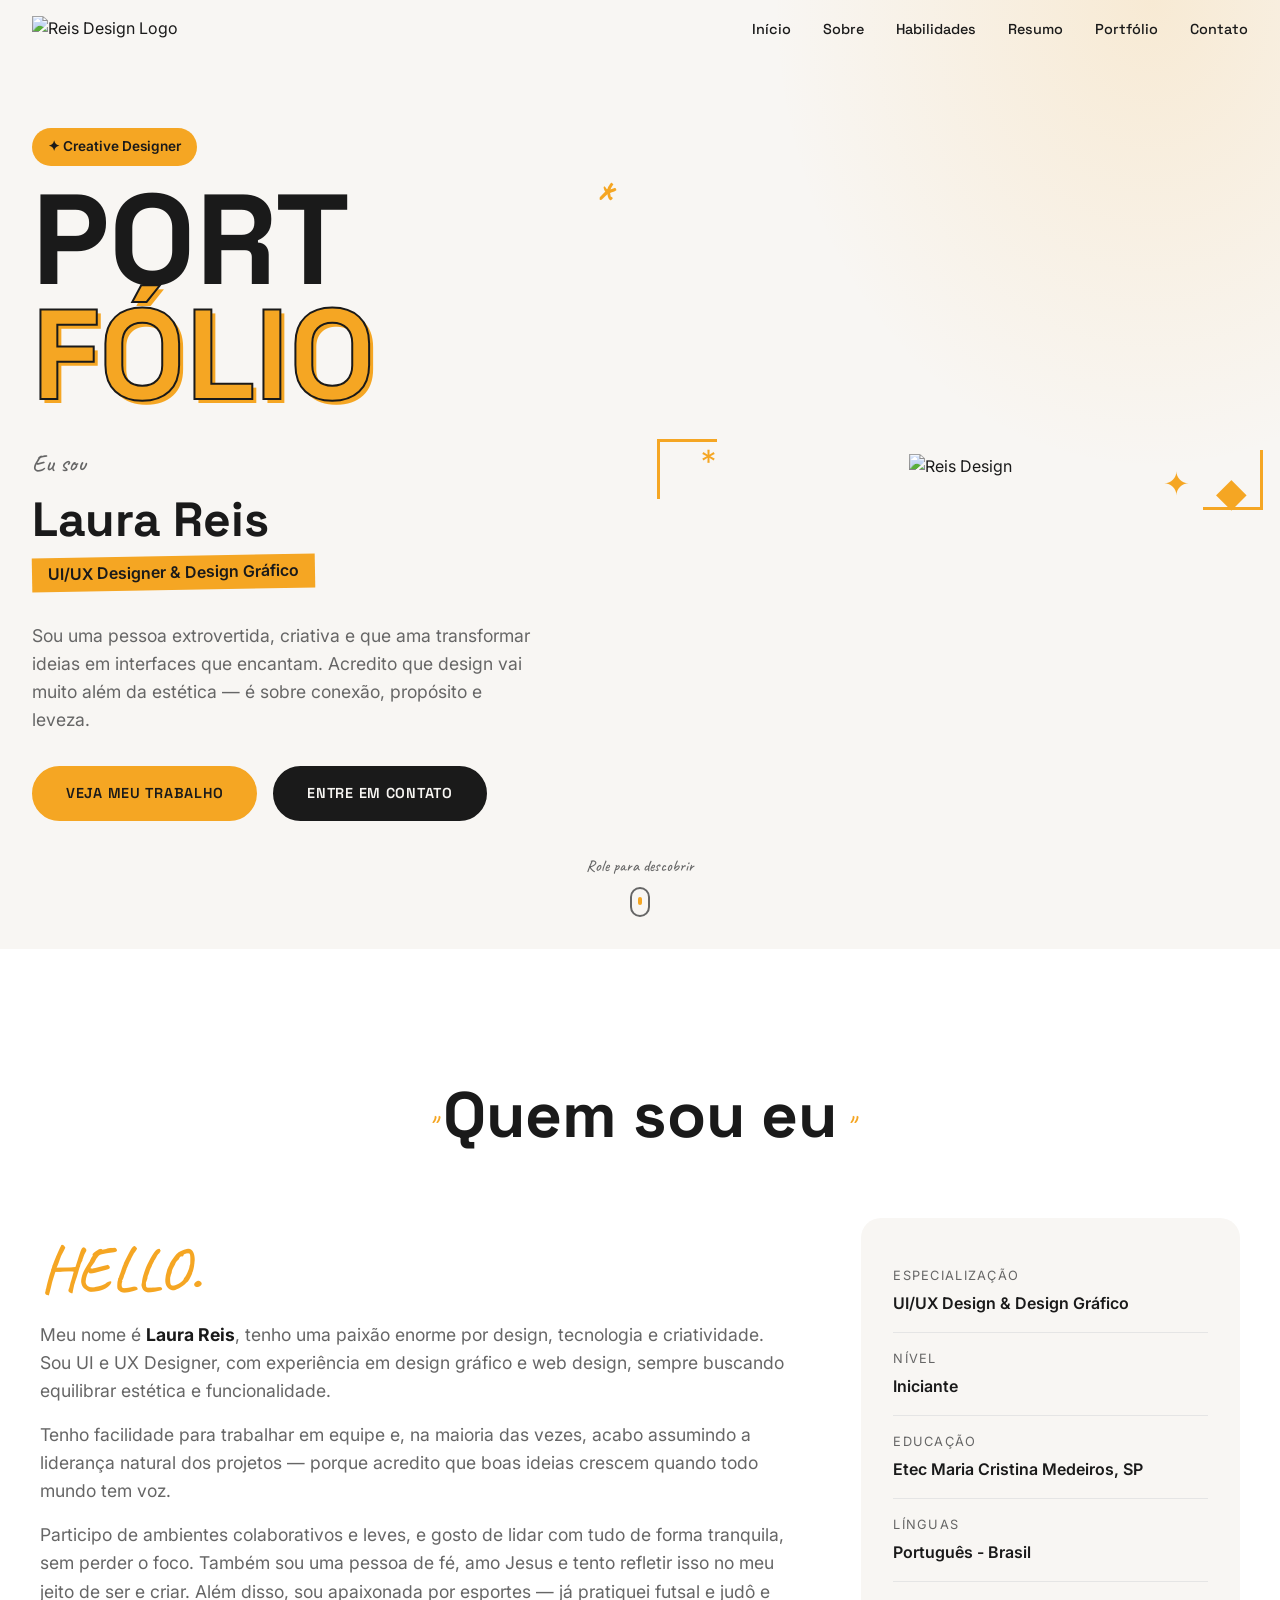
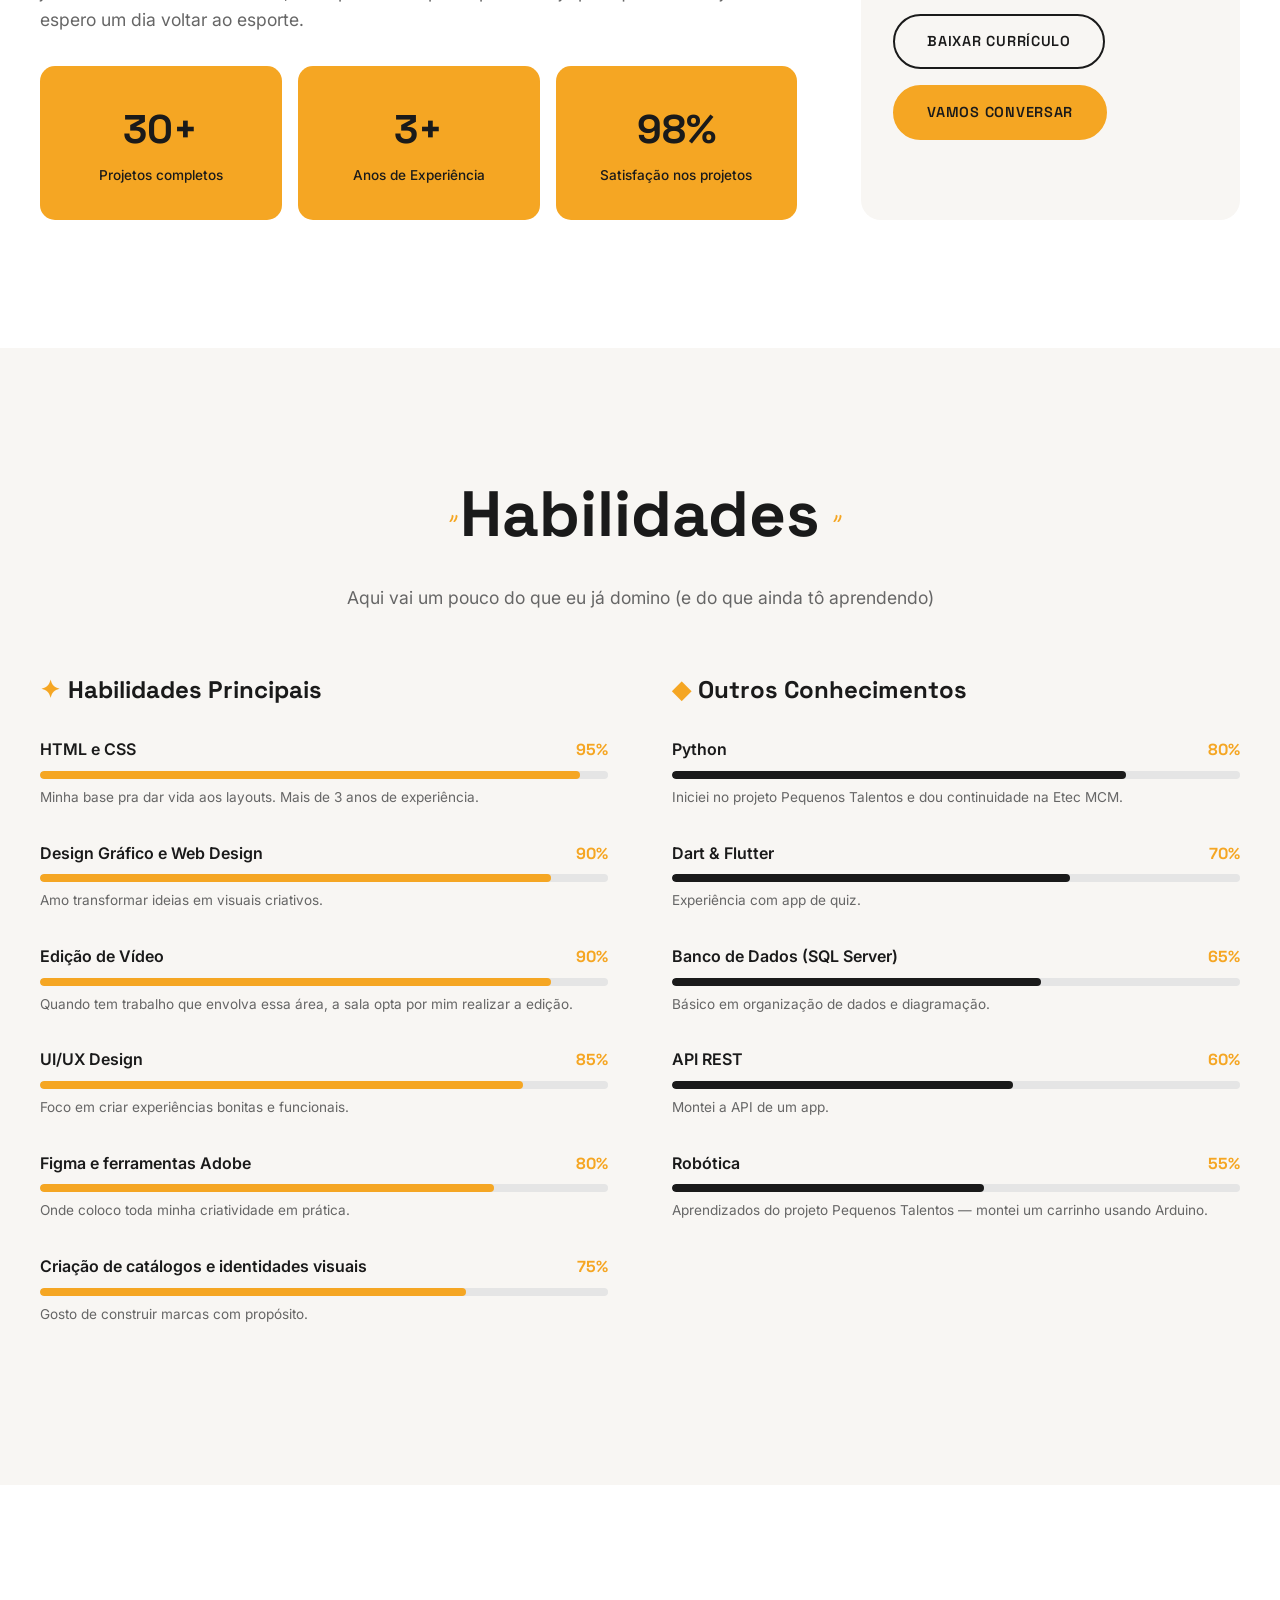
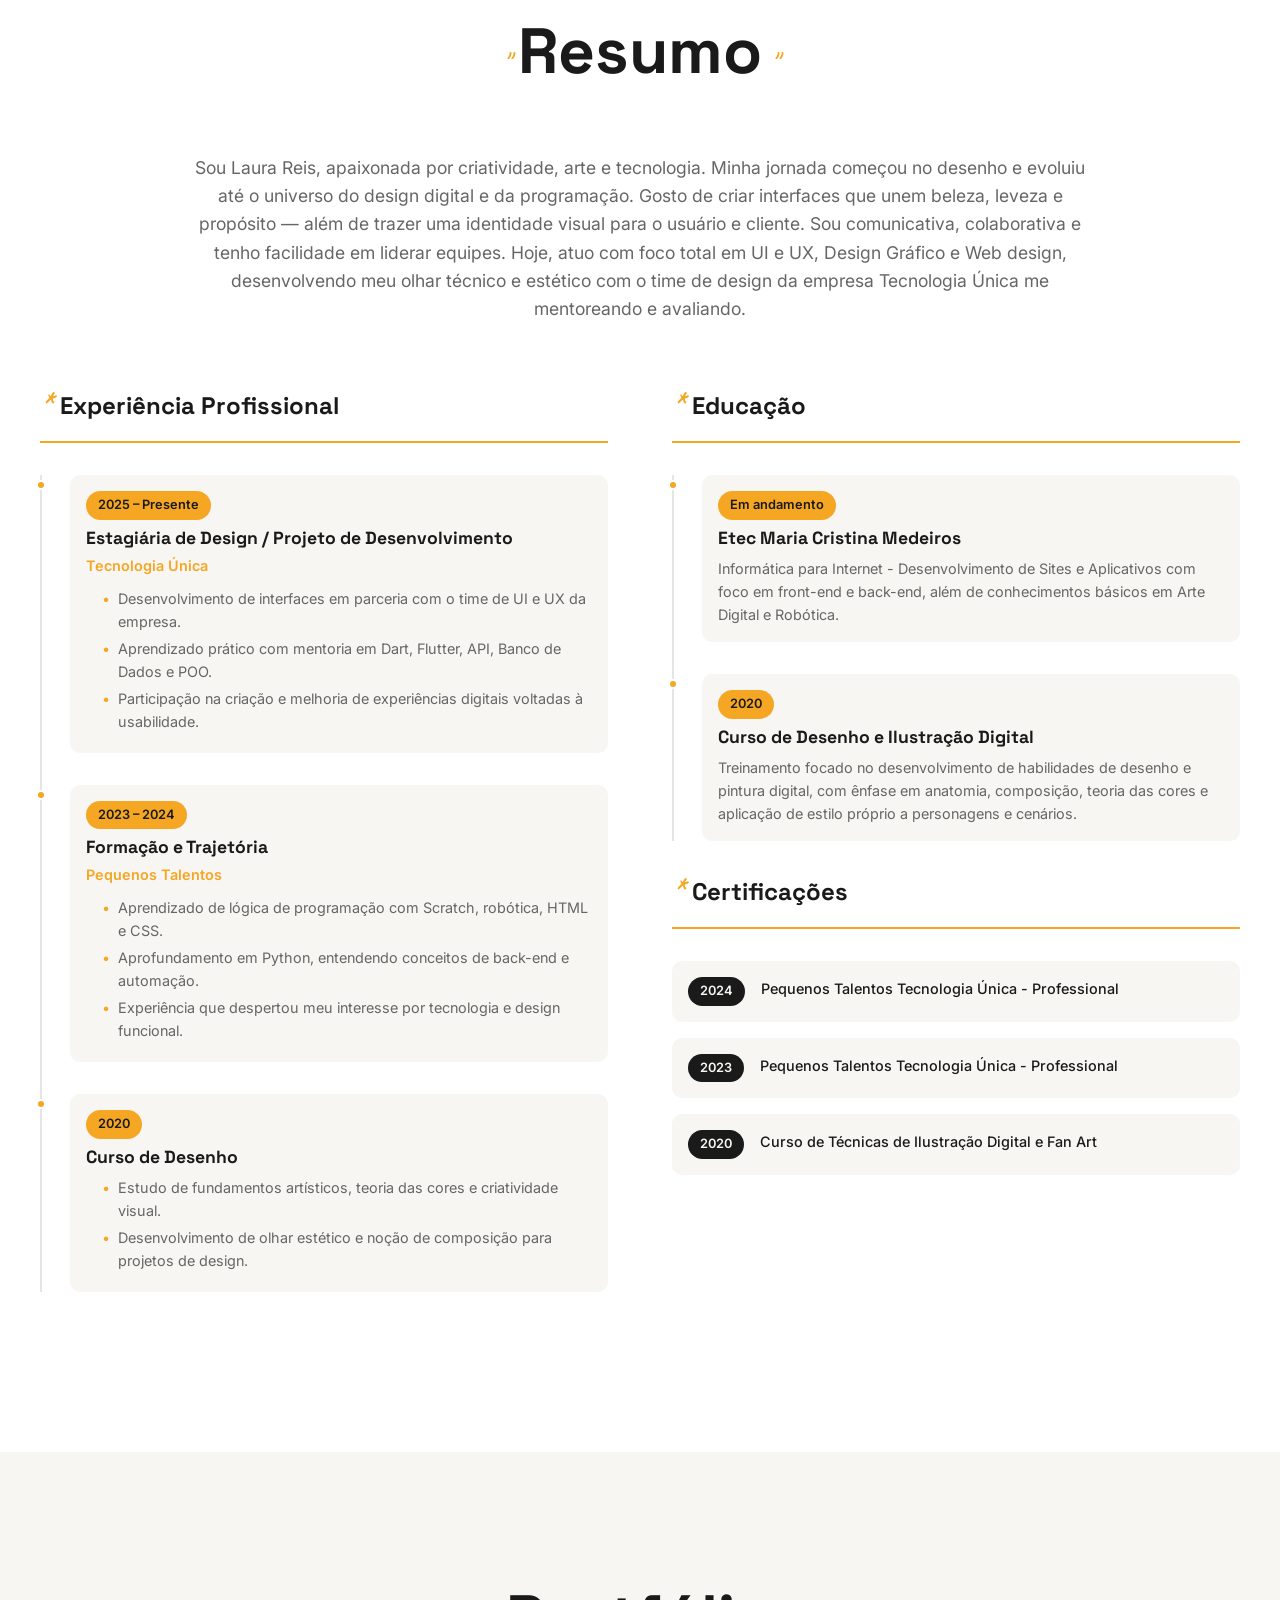
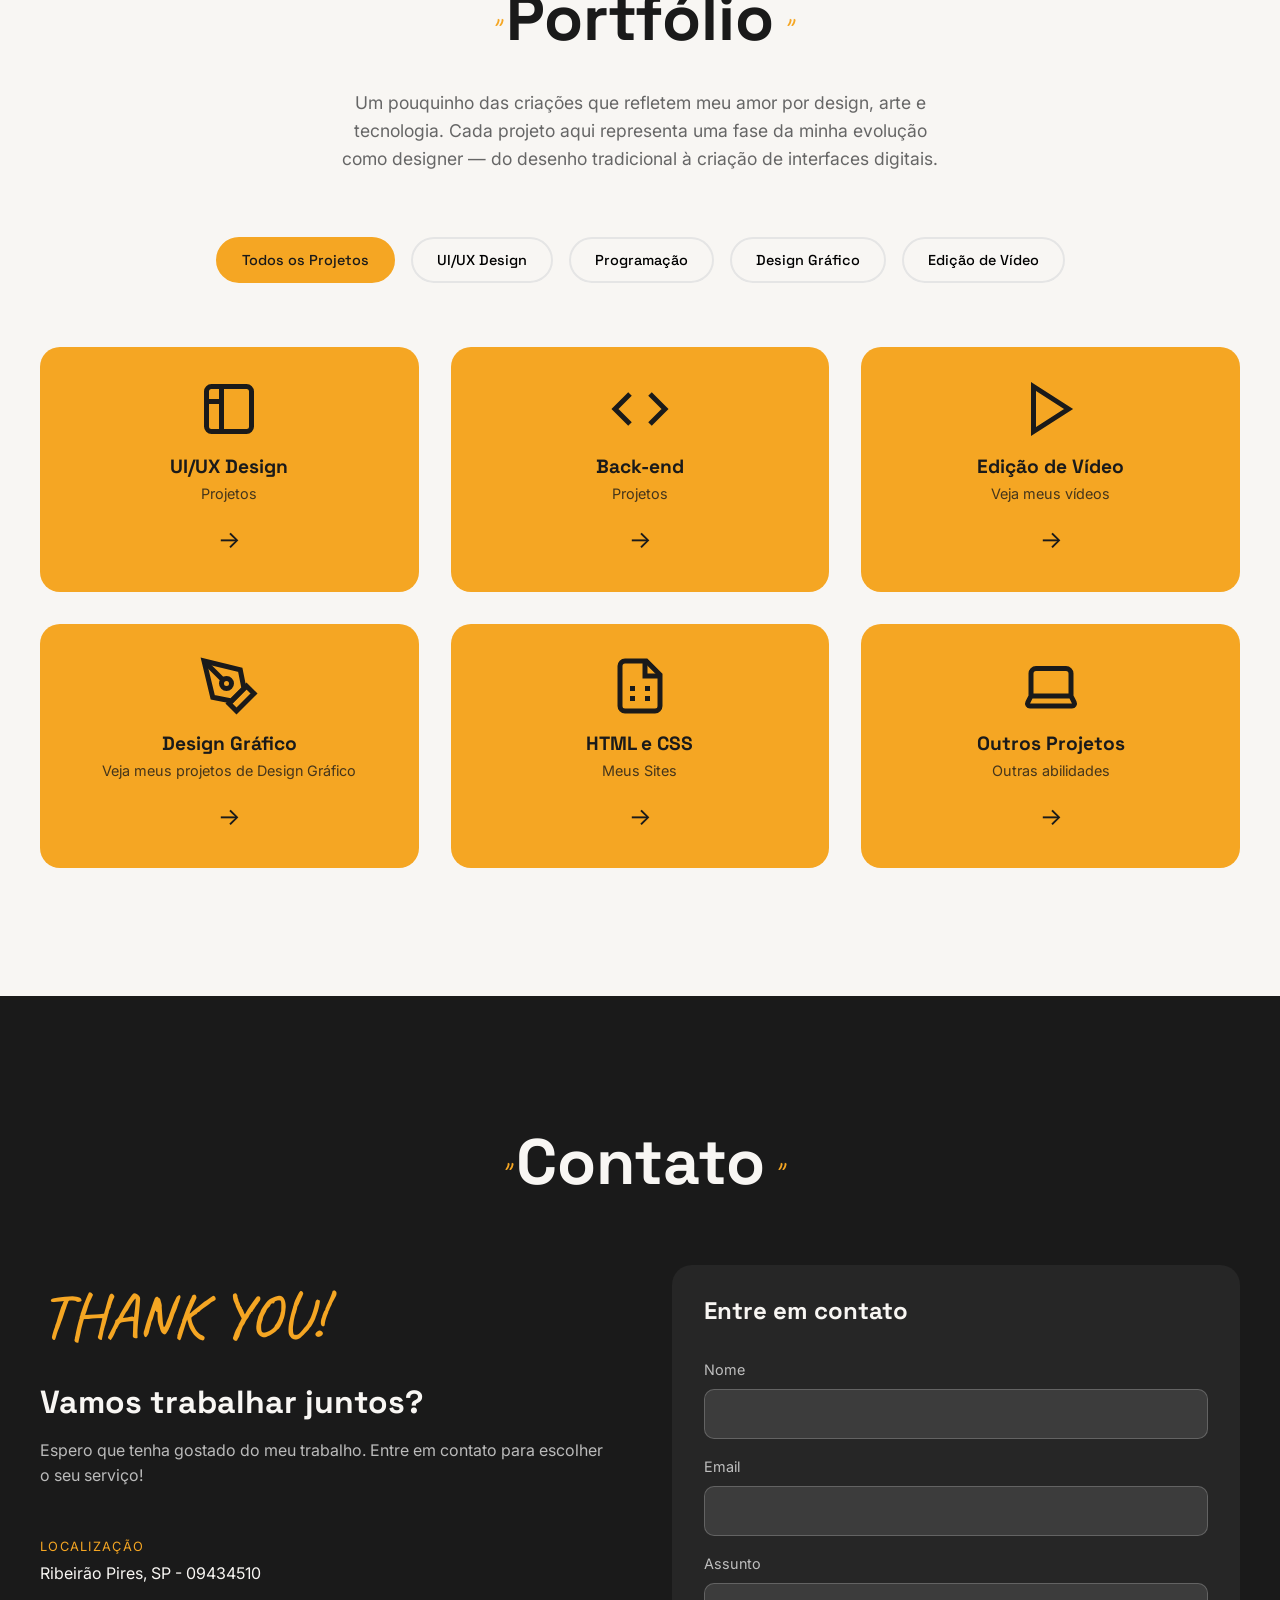
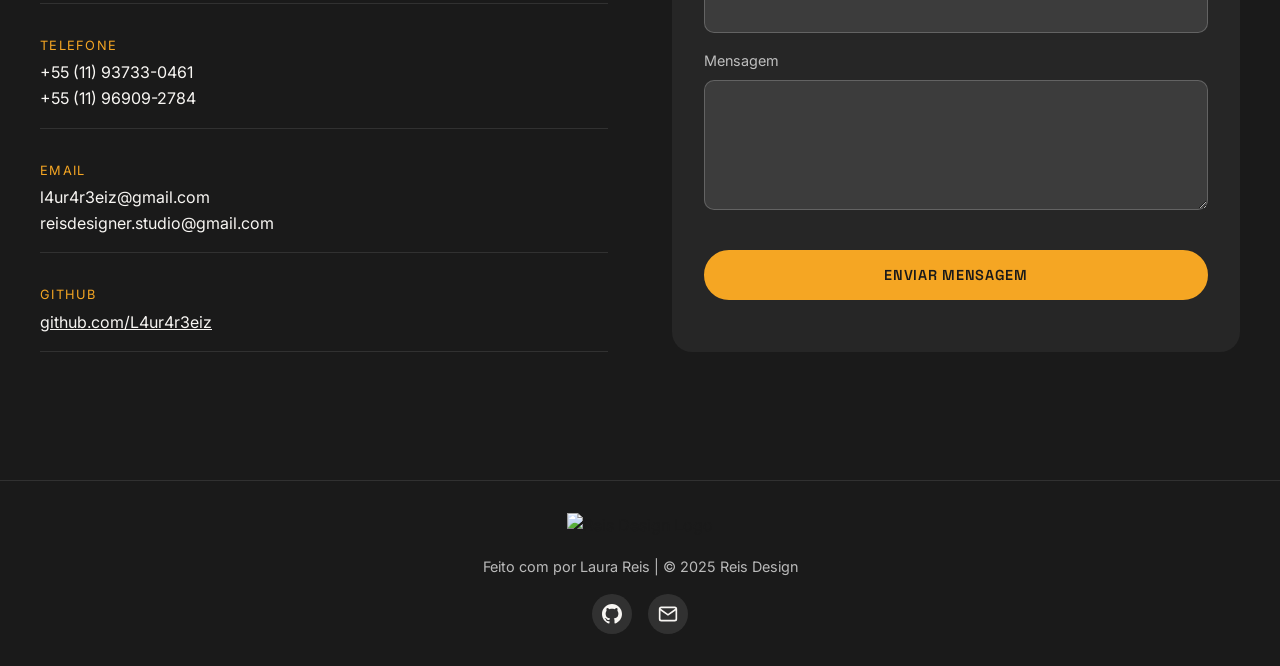
==== commit bf192947: "tirandoadicionar" ====
--- a/public/index.html
+++ b/public/index.html
@@ -11,7 +11,7 @@
     <link href="https://fonts.googleapis.com/css2?family=Space+Grotesk:wght@400;500;600;700&family=Caveat:wght@400;500;600;700&family=Inter:wght@300;400;500;600&display=swap" rel="stylesheet">
 </head>
 <body>
-    <!-- Header / Navigation -->
+    
     <header class="header">
         <nav class="nav">
             <a href="#home" class="logo">
--- a/public/styles.css
+++ b/public/styles.css
@@ -0,0 +1,1256 @@
+/* ========================================
+   REIS DESIGN - Portfolio CSS
+   Artistic 2D Design Theme
+   ======================================== */
+
+/* CSS Variables */
+:root {
+    --color-primary: #F5A623;
+    --color-primary-dark: #E8940D;
+    --color-secondary: #1A1A1A;
+    --color-background: #F8F6F3;
+    --color-background-alt: #FFFFFF;
+    --color-text: #1A1A1A;
+    --color-text-light: #666666;
+    --color-border: #E5E5E5;
+    --color-accent: #F5A623;
+    
+    --font-heading: 'Space Grotesk', sans-serif;
+    --font-body: 'Inter', sans-serif;
+    --font-artistic: 'Caveat', cursive;
+    
+    --spacing-xs: 0.5rem;
+    --spacing-sm: 1rem;
+    --spacing-md: 2rem;
+    --spacing-lg: 4rem;
+    --spacing-xl: 8rem;
+    
+    --transition: all 0.3s ease;
+    --shadow: 0 4px 20px rgba(0, 0, 0, 0.08);
+    --shadow-hover: 0 8px 30px rgba(0, 0, 0, 0.12);
+}
+
+/* Reset & Base */
+*, *::before, *::after {
+    box-sizing: border-box;
+    margin: 0;
+    padding: 0;
+}
+
+html {
+    scroll-behavior: smooth;
+    font-size: 16px;
+}
+
+body {
+    font-family: var(--font-body);
+    background-color: var(--color-background);
+    color: var(--color-text);
+    line-height: 1.6;
+    overflow-x: hidden;
+}
+
+img {
+    max-width: 100%;
+    height: auto;
+}
+
+a {
+    text-decoration: none;
+    color: inherit;
+}
+
+ul {
+    list-style: none;
+}
+
+/* Typography */
+h1, h2, h3, h4, h5, h6 {
+    font-family: var(--font-heading);
+    font-weight: 700;
+    line-height: 1.2;
+}
+
+.handwritten {
+    font-family: var(--font-artistic);
+    font-weight: 500;
+}
+
+.handwritten.large {
+    font-size: clamp(2.5rem, 6vw, 4rem);
+    color: var(--color-primary);
+}
+
+/* Utility Classes */
+.btn {
+    display: inline-flex;
+    align-items: center;
+    justify-content: center;
+    padding: 0.875rem 2rem;
+    font-family: var(--font-heading);
+    font-weight: 600;
+    font-size: 0.9rem;
+    border-radius: 50px;
+    border: 2px solid transparent;
+    cursor: pointer;
+    transition: var(--transition);
+    text-transform: uppercase;
+    letter-spacing: 0.05em;
+}
+
+.btn-primary {
+    background-color: var(--color-primary);
+    color: var(--color-secondary);
+    border-color: var(--color-primary);
+}
+
+.btn-primary:hover {
+    background-color: var(--color-primary-dark);
+    border-color: var(--color-primary-dark);
+    transform: translateY(-2px);
+}
+
+.btn-secondary {
+    background-color: var(--color-secondary);
+    color: var(--color-background);
+    border-color: var(--color-secondary);
+}
+
+.btn-secondary:hover {
+    background-color: transparent;
+    color: var(--color-secondary);
+}
+
+.btn-outline {
+    background-color: transparent;
+    color: var(--color-secondary);
+    border-color: var(--color-secondary);
+}
+
+.btn-outline:hover {
+    background-color: var(--color-secondary);
+    color: var(--color-background);
+}
+
+/* ========================================
+   HEADER
+   ======================================== */
+.header {
+    position: fixed;
+    top: 0;
+    left: 0;
+    right: 0;
+    z-index: 1000;
+    padding: 1rem 2rem;
+    transition: var(--transition);
+}
+
+.header.scrolled {
+    background-color: rgba(248, 246, 243, 0.95);
+    backdrop-filter: blur(10px);
+    box-shadow: var(--shadow);
+}
+
+.nav {
+    max-width: 1400px;
+    margin: 0 auto;
+    display: flex;
+    align-items: center;
+    justify-content: space-between;
+}
+
+.logo-img {
+    height: 90px;
+    width: auto;
+}
+
+.nav-links {
+    display: flex;
+    gap: 2rem;
+}
+
+.nav-links a {
+    font-family: var(--font-heading);
+    font-weight: 500;
+    font-size: 0.9rem;
+    position: relative;
+    padding: 0.5rem 0;
+}
+
+.nav-links a::after {
+    content: '';
+    position: absolute;
+    bottom: 0;
+    left: 0;
+    width: 0;
+    height: 2px;
+    background-color: var(--color-primary);
+    transition: width 0.3s ease;
+}
+
+.nav-links a:hover::after {
+    width: 100%;
+}
+
+.mobile-menu-btn {
+    display: none;
+    flex-direction: column;
+    gap: 5px;
+    background: none;
+    border: none;
+    cursor: pointer;
+    padding: 0.5rem;
+}
+
+.mobile-menu-btn span {
+    display: block;
+    width: 25px;
+    height: 2px;
+    background-color: var(--color-secondary);
+    transition: var(--transition);
+}
+
+.mobile-menu-btn.active span:nth-child(1) {
+    transform: rotate(45deg) translate(5px, 5px);
+}
+
+.mobile-menu-btn.active span:nth-child(2) {
+    opacity: 0;
+}
+
+.mobile-menu-btn.active span:nth-child(3) {
+    transform: rotate(-45deg) translate(5px, -5px);
+}
+
+/* ========================================
+   HERO SECTION
+   ======================================== */
+.hero {
+    min-height: 100vh;
+    display: flex;
+    flex-direction: column;
+    justify-content: center;
+    padding: var(--spacing-xl) var(--spacing-md);
+    position: relative;
+    overflow: hidden;
+}
+
+.hero::before {
+    content: '';
+    position: absolute;
+    top: -50%;
+    right: -20%;
+    width: 60%;
+    height: 100%;
+    background: radial-gradient(ellipse, rgba(245, 166, 35, 0.15) 0%, transparent 70%);
+    pointer-events: none;
+}
+
+.hero-content {
+    max-width: 1400px;
+    margin: 0 auto;
+    display: grid;
+    grid-template-columns: 1fr 1fr;
+    gap: var(--spacing-lg);
+    align-items: center;
+    width: 100%;
+}
+
+.hero-tag {
+    display: inline-block;
+    background-color: var(--color-primary);
+    color: var(--color-secondary);
+    padding: 0.5rem 1rem;
+    border-radius: 50px;
+    font-size: 0.85rem;
+    font-weight: 600;
+    margin-bottom: var(--spacing-sm);
+}
+
+.hero-title {
+    font-size: clamp(4rem, 12vw, 8rem);
+    line-height: 0.9;
+    margin-bottom: var(--spacing-md);
+    position: relative;
+}
+
+.title-line {
+    display: block;
+}
+
+.title-line.accent {
+    color: var(--color-primary);
+    -webkit-text-stroke: 2px var(--color-secondary);
+    text-shadow: 4px 4px 0 var(--color-primary);
+}
+
+.title-artistic {
+    position: absolute;
+    top: 0;
+    right: 0;
+    font-family: var(--font-artistic);
+    font-size: 3rem;
+    color: var(--color-primary);
+}
+
+.hero-subtitle {
+    margin-bottom: var(--spacing-md);
+}
+
+.hero-subtitle .handwritten {
+    font-size: 1.5rem;
+    color: var(--color-text-light);
+}
+
+.hero-subtitle h2 {
+    font-size: clamp(2rem, 4vw, 3rem);
+    margin: 0.5rem 0;
+}
+
+.highlight-text {
+    display: inline-block;
+    background-color: var(--color-primary);
+    color: var(--color-secondary);
+    padding: 0.25rem 1rem;
+    font-weight: 600;
+    transform: rotate(-1deg);
+}
+
+.hero-description {
+    font-size: 1.1rem;
+    color: var(--color-text-light);
+    max-width: 500px;
+    margin-bottom: var(--spacing-md);
+}
+
+.hero-buttons {
+    display: flex;
+    gap: var(--spacing-sm);
+    flex-wrap: wrap;
+}
+
+.hero-visual {
+    position: relative;
+    display: flex;
+    justify-content: center;
+    align-items: center;
+}
+
+.hero-card {
+    background-color: var(--color-background-alt);
+    border-radius: 20px;
+    padding: var(--spacing-md);
+    box-shadow: var(--shadow);
+    position: relative;
+    max-width: 400px;
+    width: 100%;
+}
+
+.card-decoration {
+    position: absolute;
+    width: 60px;
+    height: 60px;
+    border: 3px solid var(--color-primary);
+}
+
+.card-decoration.top-left {
+    top: -15px;
+    left: -15px;
+    border-right: none;
+    border-bottom: none;
+}
+
+.card-decoration.bottom-right {
+    bottom: -15px;
+    right: -15px;
+    border-left: none;
+    border-top: none;
+}
+
+.card-content {
+    text-align: center;
+}
+
+.hero-avatar {
+    width: 90%;
+    height: 90%;
+    object-fit: contain;
+    margin: 0 auto var(--spacing-sm);
+}
+
+.card-info h3 {
+    font-size: 1.5rem;
+    margin-bottom: 0.25rem;
+}
+
+.card-info p {
+    color: var(--color-primary);
+    font-weight: 600;
+    margin-bottom: var(--spacing-sm);
+}
+
+.card-contact {
+    display: flex;
+    flex-direction: column;
+    gap: 0.25rem;
+    font-size: 0.85rem;
+    color: var(--color-text-light);
+}
+
+.floating-elements {
+    position: absolute;
+    inset: 0;
+    pointer-events: none;
+}
+
+.float-element {
+    position: absolute;
+    font-size: 2rem;
+    color: var(--color-primary);
+    animation: float 3s ease-in-out infinite;
+}
+
+.float-element.el-1 {
+    top: 10%;
+    right: 10%;
+    animation-delay: 0s;
+}
+
+.float-element.el-2 {
+    bottom: 20%;
+    left: 5%;
+    animation-delay: 1s;
+}
+
+.float-element.el-3 {
+    top: 40%;
+    right: 0;
+    animation-delay: 2s;
+}
+
+@keyframes float {
+    0%, 100% { transform: translateY(0) rotate(0deg); }
+    50% { transform: translateY(-15px) rotate(10deg); }
+}
+
+.scroll-indicator {
+    position: absolute;
+    bottom: 2rem;
+    left: 50%;
+    transform: translateX(-50%);
+    display: flex;
+    flex-direction: column;
+    align-items: center;
+    gap: 0.5rem;
+}
+
+.scroll-indicator .handwritten {
+    font-size: 1rem;
+    color: var(--color-text-light);
+}
+
+.scroll-arrow {
+    width: 20px;
+    height: 30px;
+    border: 2px solid var(--color-text-light);
+    border-radius: 10px;
+    position: relative;
+}
+
+.scroll-arrow::before {
+    content: '';
+    position: absolute;
+    top: 8px;
+    left: 50%;
+    transform: translateX(-50%);
+    width: 4px;
+    height: 8px;
+    background-color: var(--color-primary);
+    border-radius: 2px;
+    animation: scrollBounce 1.5s ease-in-out infinite;
+}
+
+@keyframes scrollBounce {
+    0%, 100% { top: 8px; }
+    50% { top: 14px; }
+}
+
+/* ========================================
+   SECTION STYLING
+   ======================================== */
+section {
+    padding: var(--spacing-xl) var(--spacing-md);
+}
+
+.section-header {
+    text-align: center;
+    margin-bottom: var(--spacing-lg);
+    position: relative;
+}
+
+.section-number {
+    font-family: var(--font-heading);
+    font-size: 8rem;
+    font-weight: 700;
+    color: rgba(245, 166, 35, 0.1);
+    position: absolute;
+    top: -3rem;
+    left: 50%;
+    transform: translateX(-50%);
+    z-index: -1;
+}
+
+.section-title {
+    font-size: clamp(2.5rem, 5vw, 4rem);
+    display: inline-flex;
+    align-items: baseline;
+    gap: 0.5rem;
+}
+
+.section-title .handwritten {
+    font-size: 2rem;
+    color: var(--color-primary);
+}
+
+.section-subtitle {
+    text-align: center;
+    max-width: 600px;
+    margin: -2rem auto var(--spacing-lg);
+    color: var(--color-text-light);
+    font-size: 1.1rem;
+}
+
+/* ========================================
+   ABOUT SECTION
+   ======================================== */
+.about {
+    background-color: var(--color-background-alt);
+}
+
+.about-content {
+    max-width: 1200px;
+    margin: 0 auto;
+    display: grid;
+    grid-template-columns: 2fr 1fr;
+    gap: var(--spacing-lg);
+}
+
+.about-intro {
+    margin-bottom: var(--spacing-md);
+}
+
+.about-text {
+    font-size: 1.1rem;
+    margin-bottom: var(--spacing-sm);
+    color: var(--color-text-light);
+}
+
+.about-text strong {
+    color: var(--color-text);
+}
+
+.about-stats {
+    display: grid;
+    grid-template-columns: repeat(3, 1fr);
+    gap: var(--spacing-sm);
+}
+
+.stat-card {
+    background-color: var(--color-primary);
+    color: var(--color-secondary);
+    padding: var(--spacing-md);
+    border-radius: 15px;
+    text-align: center;
+}
+
+.stat-number {
+    display: block;
+    font-family: var(--font-heading);
+    font-size: 2.5rem;
+    font-weight: 700;
+}
+
+.stat-label {
+    font-size: 0.85rem;
+    font-weight: 500;
+}
+
+.about-details {
+    background-color: var(--color-background);
+    padding: var(--spacing-md);
+    border-radius: 20px;
+}
+
+.detail-card {
+    padding: var(--spacing-sm) 0;
+    border-bottom: 1px solid var(--color-border);
+}
+
+.detail-card:last-of-type {
+    border-bottom: none;
+}
+
+.detail-label {
+    display: block;
+    font-size: 0.8rem;
+    color: var(--color-text-light);
+    text-transform: uppercase;
+    letter-spacing: 0.1em;
+    margin-bottom: 0.25rem;
+}
+
+.detail-value {
+    font-weight: 600;
+}
+
+.about-buttons {
+    display: flex;
+    gap: var(--spacing-sm);
+    margin-top: var(--spacing-md);
+    flex-wrap: wrap;
+}
+
+/* ========================================
+   SKILLS SECTION
+   ======================================== */
+.skills {
+    background-color: var(--color-background);
+}
+
+.skills-grid {
+    max-width: 1200px;
+    margin: 0 auto;
+    display: grid;
+    grid-template-columns: repeat(2, 1fr);
+    gap: var(--spacing-lg);
+}
+
+.skills-category-title {
+    display: flex;
+    align-items: center;
+    gap: 0.5rem;
+    font-size: 1.5rem;
+    margin-bottom: var(--spacing-md);
+}
+
+.category-icon {
+    color: var(--color-primary);
+}
+
+.skill-item {
+    margin-bottom: var(--spacing-md);
+}
+
+.skill-header {
+    display: flex;
+    justify-content: space-between;
+    align-items: center;
+    margin-bottom: 0.5rem;
+}
+
+.skill-name {
+    font-weight: 600;
+}
+
+.skill-percent {
+    font-family: var(--font-heading);
+    font-weight: 700;
+    color: var(--color-primary);
+}
+
+.skill-bar {
+    height: 8px;
+    background-color: var(--color-border);
+    border-radius: 4px;
+    overflow: hidden;
+    margin-bottom: 0.5rem;
+}
+
+.skill-progress {
+    height: 100%;
+    background-color: var(--color-primary);
+    border-radius: 4px;
+    transition: width 1s ease;
+}
+
+.skill-progress.secondary {
+    background-color: var(--color-secondary);
+}
+
+.skill-description {
+    font-size: 0.85rem;
+    color: var(--color-text-light);
+}
+
+/* ========================================
+   RESUME SECTION
+   ======================================== */
+.resume {
+    background-color: var(--color-background-alt);
+}
+
+.resume-intro {
+    max-width: 900px;
+    margin: 0 auto var(--spacing-lg);
+    text-align: center;
+    font-size: 1.1rem;
+    color: var(--color-text-light);
+}
+
+.resume-grid {
+    max-width: 1200px;
+    margin: 0 auto;
+    display: grid;
+    grid-template-columns: repeat(2, 1fr);
+    gap: var(--spacing-lg);
+}
+
+.resume-category {
+    display: flex;
+    align-items: center;
+    gap: 0.5rem;
+    font-size: 1.5rem;
+    margin-bottom: var(--spacing-md);
+    padding-bottom: var(--spacing-sm);
+    border-bottom: 2px solid var(--color-primary);
+}
+
+.category-decoration {
+    font-family: var(--font-artistic);
+    font-size: 2rem;
+    color: var(--color-primary);
+}
+
+.timeline {
+    position: relative;
+    padding-left: 30px;
+}
+
+.timeline::before {
+    content: '';
+    position: absolute;
+    left: 0;
+    top: 0;
+    bottom: 0;
+    width: 2px;
+    background-color: var(--color-border);
+}
+
+.timeline-item {
+    position: relative;
+    margin-bottom: var(--spacing-md);
+}
+
+.timeline-marker {
+    position: absolute;
+    left: -34px;
+    top: 5px;
+    width: 10px;
+    height: 10px;
+    background-color: var(--color-primary);
+    border-radius: 50%;
+    border: 2px solid var(--color-background-alt);
+}
+
+.timeline-content {
+    background-color: var(--color-background);
+    padding: var(--spacing-sm);
+    border-radius: 10px;
+}
+
+.timeline-date {
+    display: inline-block;
+    background-color: var(--color-primary);
+    color: var(--color-secondary);
+    padding: 0.25rem 0.75rem;
+    border-radius: 50px;
+    font-size: 0.8rem;
+    font-weight: 600;
+    margin-bottom: 0.5rem;
+}
+
+.timeline-content h4 {
+    font-size: 1.1rem;
+    margin-bottom: 0.25rem;
+}
+
+.timeline-company {
+    color: var(--color-primary);
+    font-weight: 600;
+    font-size: 0.9rem;
+}
+
+.timeline-content ul {
+    margin-top: 0.5rem;
+    padding-left: 1rem;
+}
+
+.timeline-content li {
+    position: relative;
+    padding-left: 1rem;
+    margin-bottom: 0.25rem;
+    font-size: 0.9rem;
+    color: var(--color-text-light);
+}
+
+.timeline-content li::before {
+    content: '•';
+    position: absolute;
+    left: 0;
+    color: var(--color-primary);
+}
+
+.timeline-content p {
+    font-size: 0.9rem;
+    color: var(--color-text-light);
+    margin-top: 0.5rem;
+}
+
+.certifications {
+    display: flex;
+    flex-direction: column;
+    gap: var(--spacing-sm);
+}
+
+.cert-item {
+    display: flex;
+    gap: var(--spacing-sm);
+    align-items: flex-start;
+    padding: var(--spacing-sm);
+    background-color: var(--color-background);
+    border-radius: 10px;
+}
+
+.cert-year {
+    background-color: var(--color-secondary);
+    color: var(--color-background);
+    padding: 0.25rem 0.75rem;
+    border-radius: 50px;
+    font-size: 0.8rem;
+    font-weight: 600;
+    white-space: nowrap;
+}
+
+.cert-name {
+    font-weight: 500;
+    font-size: 0.9rem;
+}
+
+/* ========================================
+   PORTFOLIO SECTION
+   ======================================== */
+.portfolio {
+    background-color: var(--color-background);
+}
+
+.portfolio-filter {
+    display: flex;
+    justify-content: center;
+    gap: var(--spacing-sm);
+    flex-wrap: wrap;
+    margin-bottom: var(--spacing-lg);
+}
+
+.filter-btn {
+    padding: 0.75rem 1.5rem;
+    background-color: transparent;
+    border: 2px solid var(--color-border);
+    border-radius: 50px;
+    font-family: var(--font-heading);
+    font-weight: 500;
+    font-size: 0.9rem;
+    cursor: pointer;
+    transition: var(--transition);
+}
+
+.filter-btn:hover,
+.filter-btn.active {
+    background-color: var(--color-primary);
+    border-color: var(--color-primary);
+    color: var(--color-secondary);
+}
+
+.portfolio-grid {
+    max-width: 1200px;
+    margin: 0 auto;
+    display: grid;
+    grid-template-columns: repeat(3, 1fr);
+    gap: var(--spacing-md);
+}
+
+.portfolio-card {
+    background-color: var(--color-primary);
+    color: var(--color-secondary);
+    padding: var(--spacing-md);
+    border-radius: 20px;
+    text-align: center;
+    transition: var(--transition);
+    cursor: pointer;
+    position: relative;
+    overflow: hidden;
+}
+
+.portfolio-card::before {
+    content: '';
+    position: absolute;
+    top: 0;
+    left: 0;
+    right: 0;
+    bottom: 0;
+    background: linear-gradient(135deg, transparent 0%, rgba(0,0,0,0.1) 100%);
+    opacity: 0;
+    transition: var(--transition);
+}
+
+.portfolio-card:hover {
+    transform: translateY(-5px);
+    box-shadow: var(--shadow-hover);
+}
+
+.portfolio-card:hover::before {
+    opacity: 1;
+}
+
+.portfolio-icon {
+    width: 60px;
+    height: 60px;
+    margin: 0 auto var(--spacing-sm);
+}
+
+.portfolio-icon svg {
+    width: 100%;
+    height: 100%;
+}
+
+.portfolio-card h4 {
+    font-size: 1.2rem;
+    margin-bottom: 0.25rem;
+}
+
+.portfolio-card p {
+    font-size: 0.9rem;
+    opacity: 0.8;
+}
+
+.portfolio-arrow {
+    display: block;
+    margin-top: var(--spacing-sm);
+    font-size: 1.5rem;
+    transition: var(--transition);
+}
+
+.portfolio-card:hover .portfolio-arrow {
+    transform: translateX(10px);
+}
+
+/* ========================================
+   CONTACT SECTION
+   ======================================== */
+.contact {
+    background-color: var(--color-secondary);
+    color: var(--color-background);
+}
+
+.section-header.light .section-number {
+    color: rgba(245, 166, 35, 0.2);
+}
+
+.section-header.light .section-title {
+    color: var(--color-background);
+}
+
+.contact-content {
+    max-width: 1200px;
+    margin: 0 auto;
+    display: grid;
+    grid-template-columns: 1fr 1fr;
+    gap: var(--spacing-lg);
+}
+
+.contact-header {
+    margin-bottom: var(--spacing-md);
+}
+
+.contact-header .handwritten.large {
+    color: var(--color-primary);
+}
+
+.contact-header h3 {
+    font-size: 2rem;
+    margin: var(--spacing-sm) 0;
+}
+
+.contact-header p {
+    color: rgba(255, 255, 255, 0.7);
+}
+
+.contact-details {
+    display: flex;
+    flex-direction: column;
+    gap: var(--spacing-sm);
+}
+
+.contact-item {
+    padding: var(--spacing-sm) 0;
+    border-bottom: 1px solid rgba(255, 255, 255, 0.1);
+}
+
+.contact-label {
+    display: block;
+    font-size: 0.8rem;
+    color: var(--color-primary);
+    text-transform: uppercase;
+    letter-spacing: 0.1em;
+    margin-bottom: 0.25rem;
+}
+
+.contact-value {
+    display: block;
+    font-size: 1rem;
+}
+
+.contact-link {
+    text-decoration: underline;
+    transition: var(--transition);
+}
+
+.contact-link:hover {
+    color: var(--color-primary);
+}
+
+.contact-form-wrapper {
+    background-color: rgba(255, 255, 255, 0.05);
+    padding: var(--spacing-md);
+    border-radius: 20px;
+}
+
+.contact-form-wrapper h3 {
+    font-size: 1.5rem;
+    margin-bottom: var(--spacing-md);
+}
+
+.form-group {
+    margin-bottom: var(--spacing-sm);
+}
+
+.form-group label {
+    display: block;
+    font-size: 0.9rem;
+    margin-bottom: 0.5rem;
+    color: rgba(255, 255, 255, 0.7);
+}
+
+.form-group input,
+.form-group textarea {
+    width: 100%;
+    padding: 0.875rem 1rem;
+    background-color: rgba(255, 255, 255, 0.1);
+    border: 1px solid rgba(255, 255, 255, 0.2);
+    border-radius: 10px;
+    color: var(--color-background);
+    font-family: var(--font-body);
+    font-size: 1rem;
+    transition: var(--transition);
+}
+
+.form-group input:focus,
+.form-group textarea:focus {
+    outline: none;
+    border-color: var(--color-primary);
+    background-color: rgba(255, 255, 255, 0.15);
+}
+
+.form-group input::placeholder,
+.form-group textarea::placeholder {
+    color: rgba(255, 255, 255, 0.4);
+}
+
+.contact-form .btn-primary {
+    width: 100%;
+    margin-top: var(--spacing-sm);
+}
+
+/* ========================================
+   FOOTER
+   ======================================== */
+.footer {
+    background-color: var(--color-secondary);
+    padding: var(--spacing-md);
+    border-top: 1px solid rgba(255, 255, 255, 0.1);
+}
+
+.footer-content {
+    max-width: 1200px;
+    margin: 0 auto;
+    display: flex;
+    flex-direction: column;
+    align-items: center;
+    gap: var(--spacing-sm);
+}
+
+.footer-logo img {
+    height: 60px;
+    width: auto;
+}
+
+.footer-text {
+    color: rgba(255, 255, 255, 0.7);
+    font-size: 0.9rem;
+}
+
+.footer-social {
+    display: flex;
+    gap: var(--spacing-sm);
+}
+
+.footer-social a {
+    width: 40px;
+    height: 40px;
+    display: flex;
+    align-items: center;
+    justify-content: center;
+    background-color: rgba(255, 255, 255, 0.1);
+    border-radius: 50%;
+    color: var(--color-background);
+    transition: var(--transition);
+}
+
+.footer-social a:hover {
+    background-color: var(--color-primary);
+    color: var(--color-secondary);
+}
+
+.footer-social svg {
+    width: 20px;
+    height: 20px;
+}
+
+/* ========================================
+   RESPONSIVE DESIGN
+   ======================================== */
+@media (max-width: 1024px) {
+    .hero-content {
+        grid-template-columns: 1fr;
+        text-align: center;
+    }
+
+    .hero-description {
+        margin-left: auto;
+        margin-right: auto;
+    }
+
+    .hero-buttons {
+        justify-content: center;
+    }
+
+    .hero-visual {
+        order: -1;
+    }
+
+    .about-content {
+        grid-template-columns: 1fr;
+    }
+
+    .skills-grid {
+        grid-template-columns: 1fr;
+    }
+
+    .resume-grid {
+        grid-template-columns: 1fr;
+    }
+
+    .portfolio-grid {
+        grid-template-columns: repeat(2, 1fr);
+    }
+
+    .contact-content {
+        grid-template-columns: 1fr;
+    }
+}
+
+@media (max-width: 768px) {
+    .nav-links {
+        position: fixed;
+        top: 0;
+        right: -100%;
+        width: 80%;
+        max-width: 300px;
+        height: 100vh;
+        background-color: var(--color-background-alt);
+        flex-direction: column;
+        padding: 5rem 2rem;
+        box-shadow: -5px 0 20px rgba(0, 0, 0, 0.1);
+        transition: right 0.3s ease;
+    }
+
+    .nav-links.active {
+        right: 0;
+    }
+
+    .mobile-menu-btn {
+        display: flex;
+    }
+
+    .hero-title {
+        font-size: clamp(3rem, 15vw, 5rem);
+    }
+
+    .about-stats {
+        grid-template-columns: 1fr;
+    }
+
+    .portfolio-grid {
+        grid-template-columns: 1fr;
+    }
+
+    .portfolio-filter {
+        justify-content: flex-start;
+        overflow-x: auto;
+        flex-wrap: nowrap;
+        padding-bottom: var(--spacing-sm);
+        -webkit-overflow-scrolling: touch;
+    }
+
+    .filter-btn {
+        flex-shrink: 0;
+    }
+
+    .section-number {
+        font-size: 5rem;
+    }
+
+    section {
+        padding: var(--spacing-lg) var(--spacing-sm);
+    }
+}
+
+@media (max-width: 480px) {
+    .hero {
+        padding-top: 6rem;
+    }
+
+    .hero-card {
+        padding: var(--spacing-sm);
+    }
+
+    .btn {
+        padding: 0.75rem 1.5rem;
+        font-size: 0.85rem;
+    }
+
+    .hero-buttons {
+        flex-direction: column;
+    }
+
+    .hero-buttons .btn {
+        width: 100%;
+    }
+
+    .about-buttons {
+        flex-direction: column;
+    }
+
+    .about-buttons .btn {
+        width: 100%;
+    }
+}
